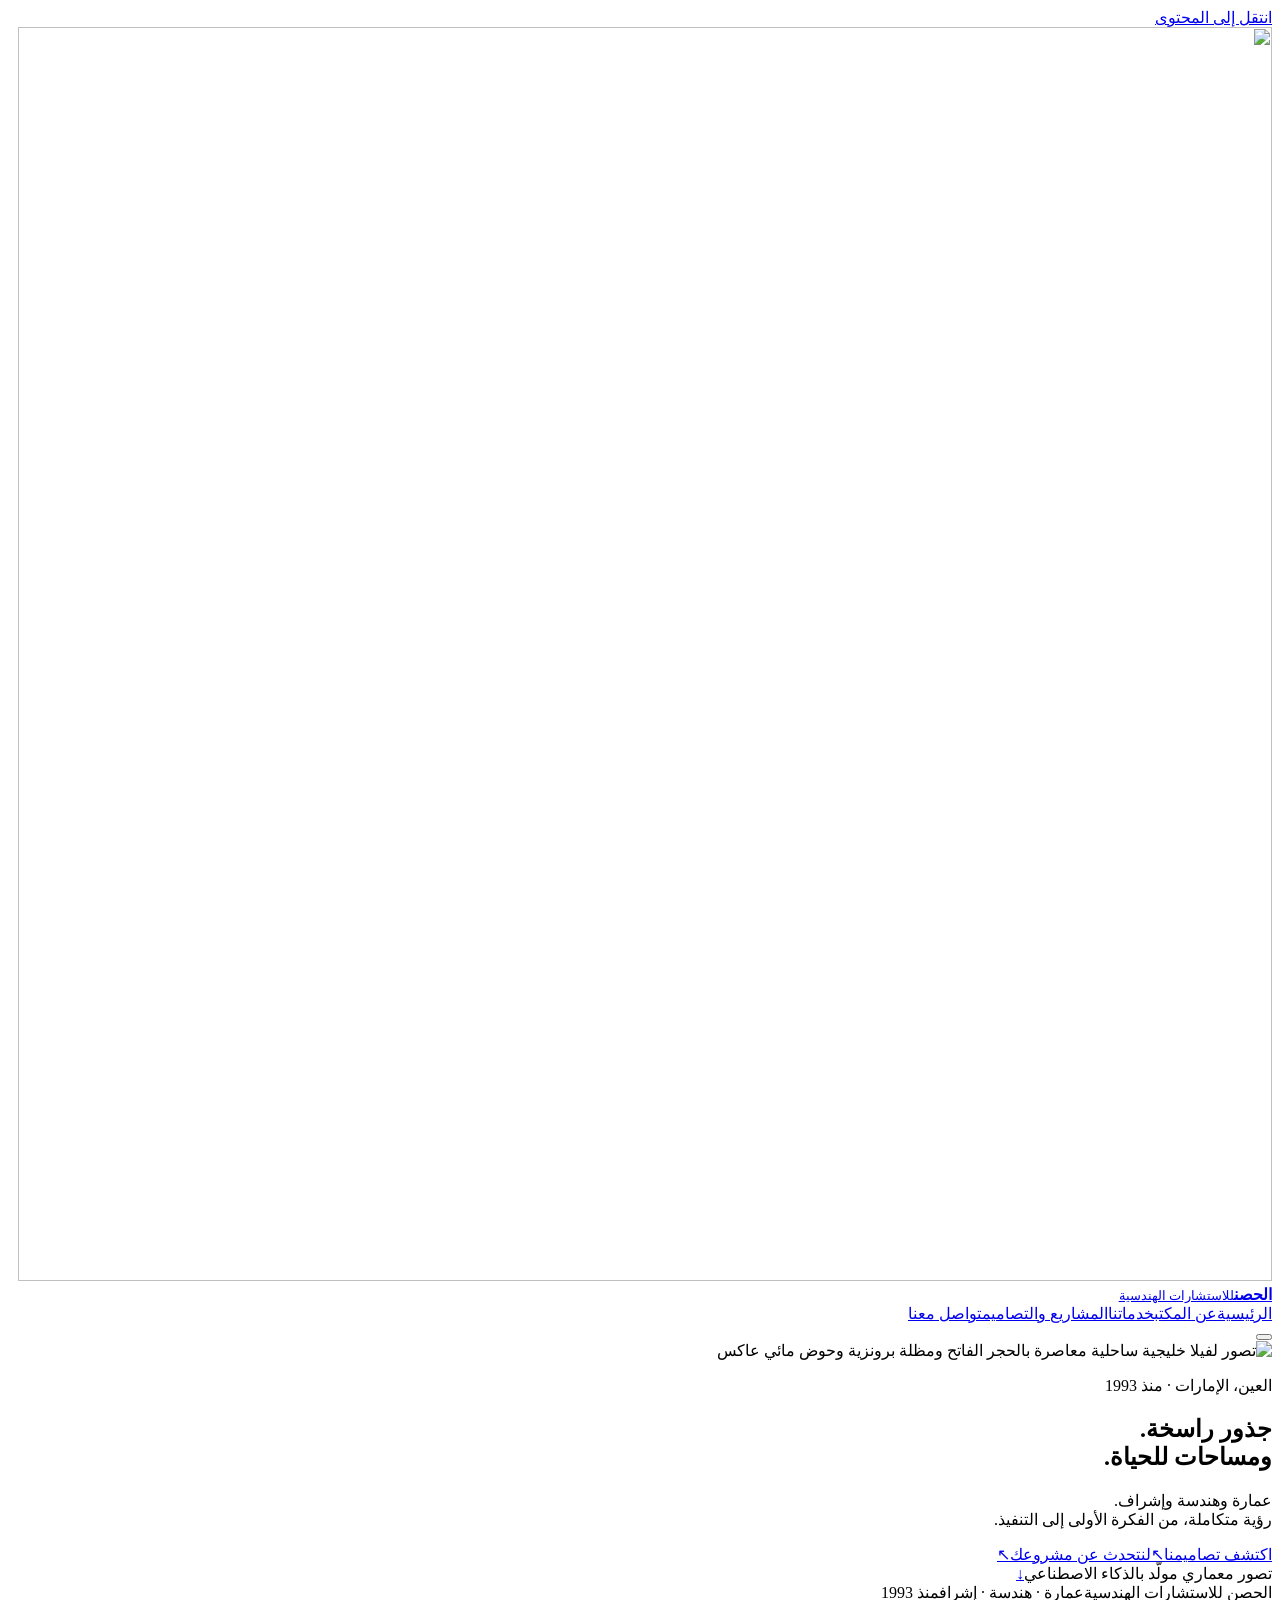
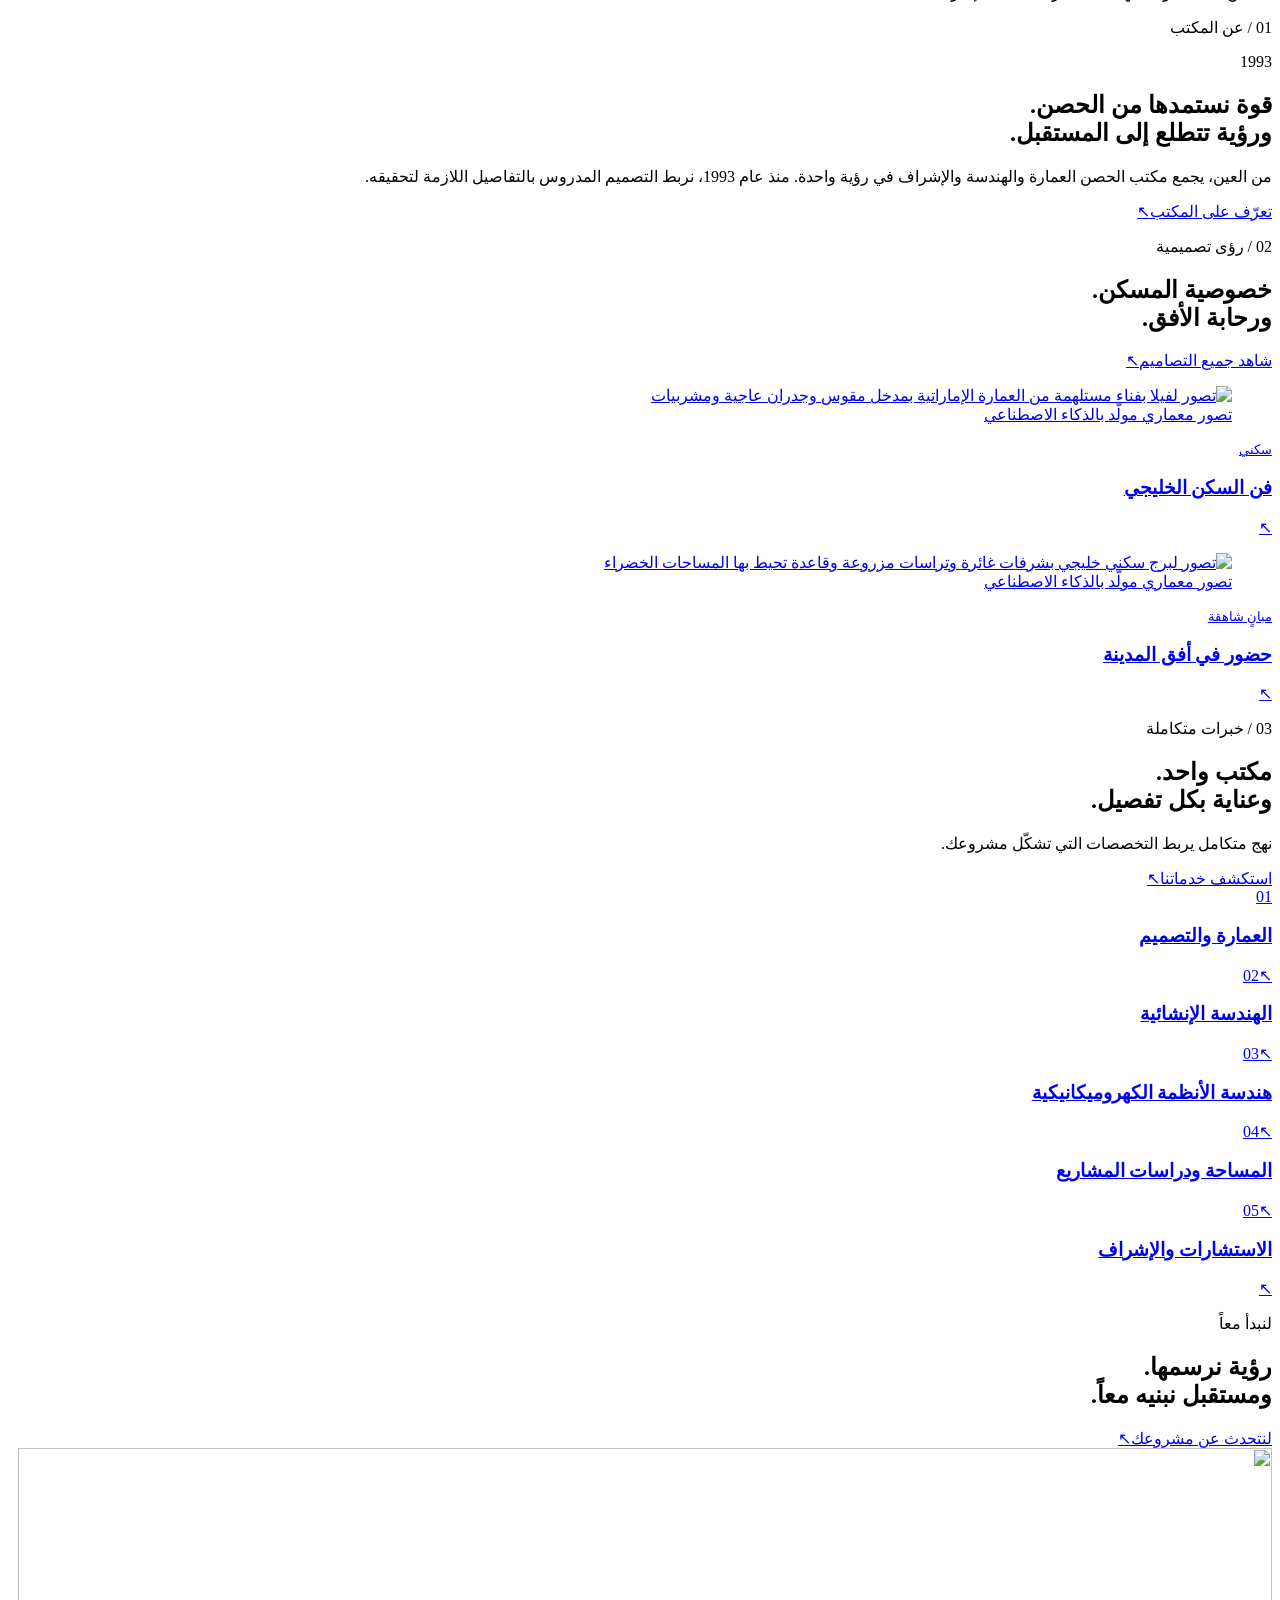
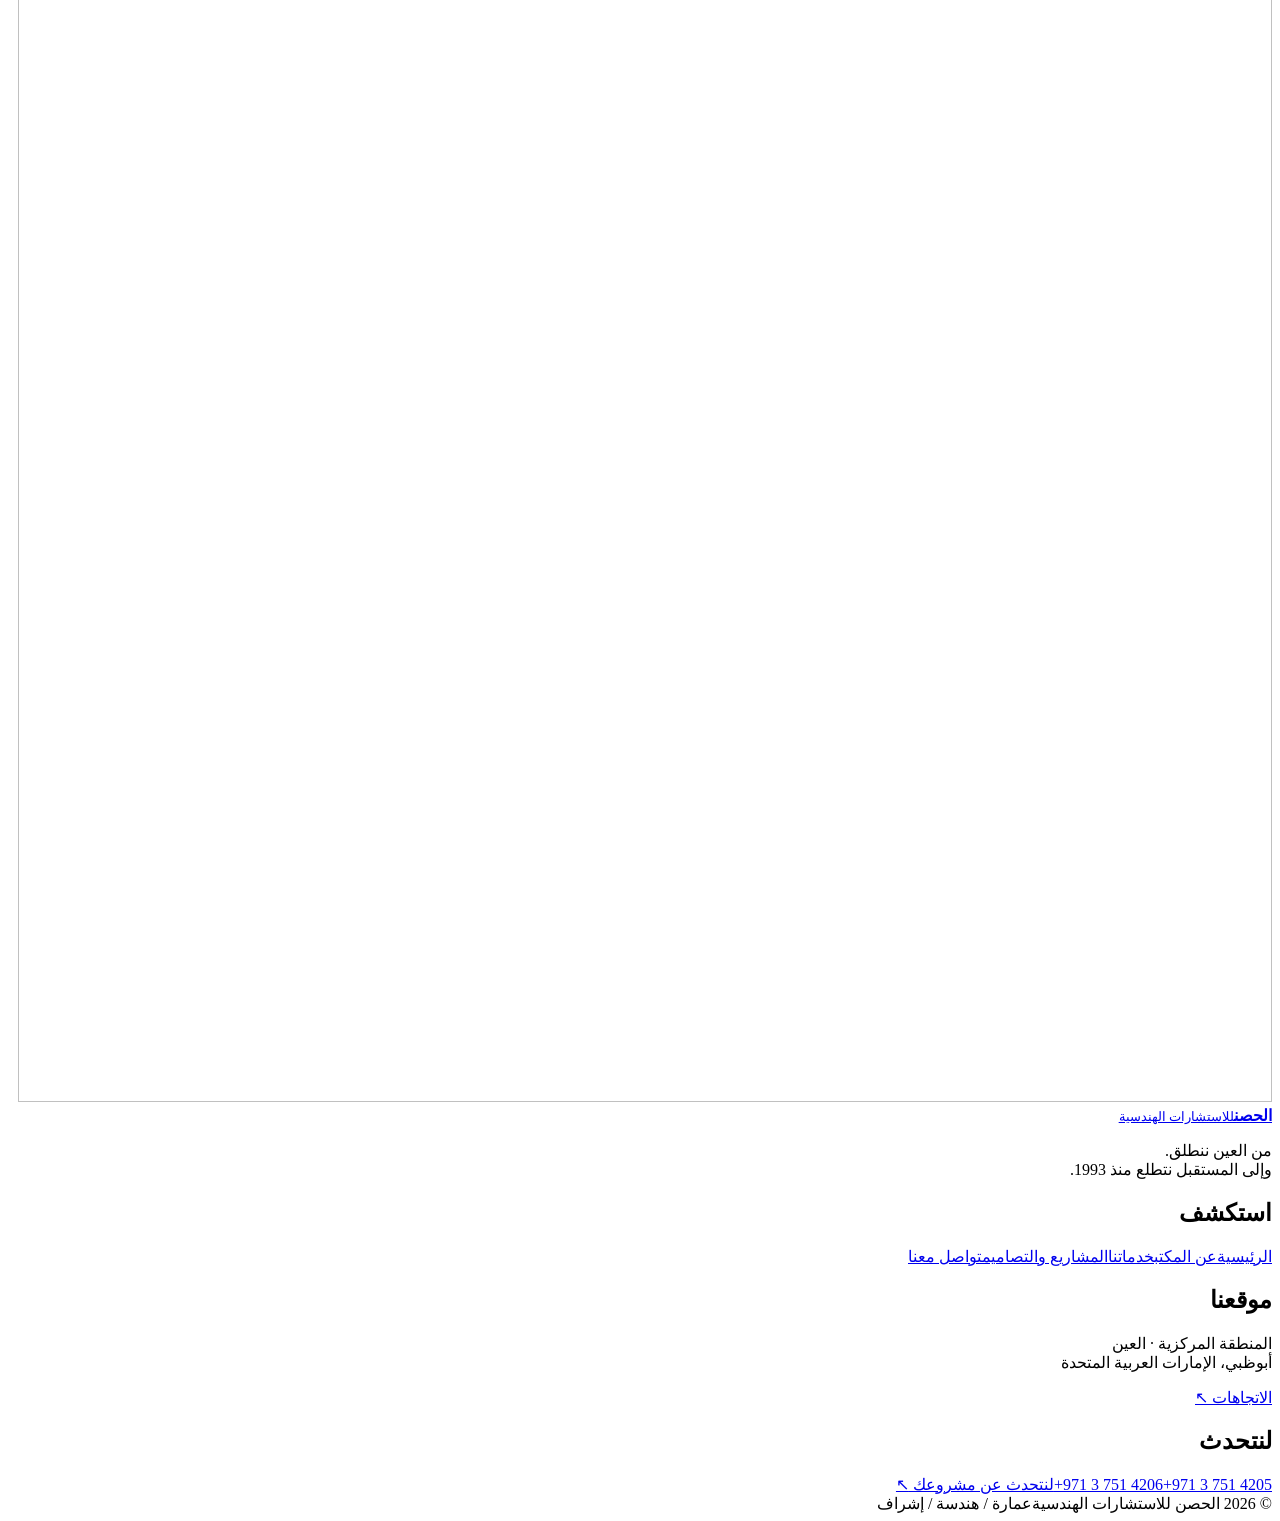
==== index.html @ 3a3fc2dd "Publish Arabic Al Hosn website pages" ====
<!doctype html><html lang="ar" dir="rtl"><head><meta charset="UTF-8"><meta name="viewport" content="width=device-width, initial-scale=1"><title>الرئيسية | الحصن للاستشارات الهندسية</title><meta name="description" content="العمارة والهندسة والإشراف في العين، الإمارات. الحصن للاستشارات الهندسية، منذ عام 1993."><meta name="theme-color" content="#542831"><link rel="canonical" href="https://originroastery1-crypto.github.io/al-hosn-engineering/"><link rel="icon" href="assets/logo-transparent.png"><link rel="preconnect" href="https://fonts.googleapis.com"><link rel="preconnect" href="https://fonts.gstatic.com" crossorigin><link rel="stylesheet" href="assets/site.css?v=c51ff1ee59ac"><link rel="stylesheet" href="assets/gallery.css"><script src="script.js" defer></script></head><body class="arabic-only" data-page="index"><a class="skip" href="#main">انتقل إلى المحتوى</a><header class="site-header"><a class="brand" href="index.html" aria-label="الحصن — الصفحة الرئيسية"><span class="brand-emblem"><img class="" src="assets/logo-transparent.png" alt="" width="1254" height="1254" loading="lazy" decoding="async"></span><span class="wordmark"><b>الحصن</b><small>للاستشارات الهندسية</small></span></a><nav class="main-nav" id="main-navigation" aria-label="القائمة الرئيسية"><a href="index.html" aria-current="page">الرئيسية</a><a href="about.html">عن المكتب</a><a href="services.html">خدماتنا</a><a href="projects.html">المشاريع والتصاميم</a><a href="contact.html">تواصل معنا</a></nav><button class="menu" type="button" aria-expanded="false" aria-controls="main-navigation" aria-label="فتح القائمة"><span></span><span></span></button></header><main id="main"><section class="home-hero" id="home"><img class="hero-image" src="assets/gcc-coastal-villa.webp" alt="تصور لفيلا خليجية ساحلية معاصرة بالحجر الفاتح ومظلة برونزية وحوض مائي عاكس" width="1024" height="688" fetchpriority="high" decoding="async"><div class="hero-shade"></div><div class="hero-content wrap"><p class="eyebrow">العين، الإمارات · منذ 1993</p><h1>جذور راسخة.<br>ومساحات للحياة.</h1><p>عمارة وهندسة وإشراف.<br>رؤية متكاملة، من الفكرة الأولى إلى التنفيذ.</p><div class="hero-actions"><a class="button light" href="projects.html">اكتشف تصاميمنا<span aria-hidden="true">↖</span></a><a class="button outline" href="contact.html">لنتحدث عن مشروعك<span aria-hidden="true">↖</span></a></div></div><span class="hero-caption">تصور معماري مولّد بالذكاء الاصطناعي</span><a class="hero-scroll" href="#practice" aria-label="اكتشف المكتب">↓</a></section>
<div class="foundation-strip wrap"><span>الحصن للاستشارات الهندسية</span><span>عمارة · هندسة · إشراف</span><span>منذ 1993</span></div>
<section class="practice wrap" id="practice"><div><p class="eyebrow">01 / عن المكتب</p><span class="large-year">1993</span></div><div><h2>قوة نستمدها من الحصن.<br>ورؤية تتطلع إلى المستقبل.</h2><p class="lead">من العين، يجمع مكتب الحصن العمارة والهندسة والإشراف في رؤية واحدة. منذ عام 1993، نربط التصميم المدروس بالتفاصيل اللازمة لتحقيقه.</p><a class="button text-button" href="about.html">تعرّف على المكتب<span aria-hidden="true">↖</span></a></div></section>
<section class="selected wrap"><div class="section-heading"><div><p class="eyebrow">02 / رؤى تصميمية</p><h2>خصوصية المسكن.<br>ورحابة الأفق.</h2></div><a class="button text-button" href="projects.html">شاهد جميع التصاميم<span aria-hidden="true">↖</span></a></div><div class="selected-grid"><a href="projects.html?gallery=villa#designs"><figure class="architecture-image "><img class="" src="assets/gcc-courtyard-villa.webp" alt="تصور لفيلا بفناء مستلهمة من العمارة الإماراتية بمدخل مقوس وجدران عاجية ومشربيات" width="1024" height="688" loading="lazy" decoding="async"><figcaption>تصور معماري مولّد بالذكاء الاصطناعي</figcaption></figure><span class="selected-label"><span><small>سكني</small><h3>فن السكن الخليجي</h3></span><span aria-hidden="true">↖</span></span></a><a href="projects.html?gallery=tower#designs"><figure class="architecture-image "><img class="" src="assets/gcc-residential-tower.webp" alt="تصور لبرج سكني خليجي بشرفات غائرة وتراسات مزروعة وقاعدة تحيط بها المساحات الخضراء" width="880" height="1168" loading="lazy" decoding="async"><figcaption>تصور معماري مولّد بالذكاء الاصطناعي</figcaption></figure><span class="selected-label"><span><small>مبانٍ شاهقة</small><h3>حضور في أفق المدينة</h3></span><span aria-hidden="true">↖</span></span></a></div></section>
<section class="expertise-preview wrap"><div><p class="eyebrow">03 / خبرات متكاملة</p><h2>مكتب واحد.<br>وعناية بكل تفصيل.</h2><p class="lead">نهج متكامل يربط التخصصات التي تشكّل مشروعك.</p><a class="button text-button" href="services.html">استكشف خدماتنا<span aria-hidden="true">↖</span></a></div><div class="expertise-links"><a href="services.html#architecture"><span>01</span><h3>العمارة والتصميم</h3><span aria-hidden="true">↖</span></a><a href="services.html#structural"><span>02</span><h3>الهندسة الإنشائية</h3><span aria-hidden="true">↖</span></a><a href="services.html#mep"><span>03</span><h3>هندسة الأنظمة الكهروميكانيكية</h3><span aria-hidden="true">↖</span></a><a href="services.html#surveying"><span>04</span><h3>المساحة ودراسات المشاريع</h3><span aria-hidden="true">↖</span></a><a href="services.html#supervision"><span>05</span><h3>الاستشارات والإشراف</h3><span aria-hidden="true">↖</span></a></div></section><section class="invitation wrap"><div><p class="eyebrow">لنبدأ معاً</p><h2>رؤية نرسمها.<br>ومستقبل نبنيه معاً.</h2></div><a class="button light" href="contact.html">لنتحدث عن مشروعك<span aria-hidden="true">↖</span></a></section></main><footer class="site-footer wrap"><div><a class="brand" href="index.html" aria-label="الحصن — الصفحة الرئيسية"><span class="brand-emblem"><img class="" src="assets/logo-transparent.png" alt="" width="1254" height="1254" loading="lazy" decoding="async"></span><span class="wordmark"><b>الحصن</b><small>للاستشارات الهندسية</small></span></a><p>من العين ننطلق.<br>وإلى المستقبل نتطلع منذ 1993.</p></div><div><h2>استكشف</h2><a href="index.html" aria-current="page">الرئيسية</a><a href="about.html">عن المكتب</a><a href="services.html">خدماتنا</a><a href="projects.html">المشاريع والتصاميم</a><a href="contact.html">تواصل معنا</a></div><div><h2>موقعنا</h2><p>المنطقة المركزية · العين<br>أبوظبي، الإمارات العربية المتحدة</p><a href="https://www.google.com/maps/search/?api=1&query=Al+Hosn+Engineering+Consultants+Zayed+Bin+Sultan+Street+Al+Ain" target="_blank" rel="noopener">الاتجاهات <span aria-hidden="true">↖</span></a></div><div><h2>لنتحدث</h2><a dir="ltr" href="tel:+97137514205">+971 3 751 4205</a><a dir="ltr" href="tel:+97137514206">+971 3 751 4206</a><a href="contact.html">لنتحدث عن مشروعك <span aria-hidden="true">↖</span></a></div><div class="footer-bottom"><span>© <span id="year">2026</span> الحصن للاستشارات الهندسية</span><span>عمارة / هندسة / إشراف</span></div></footer></body></html>
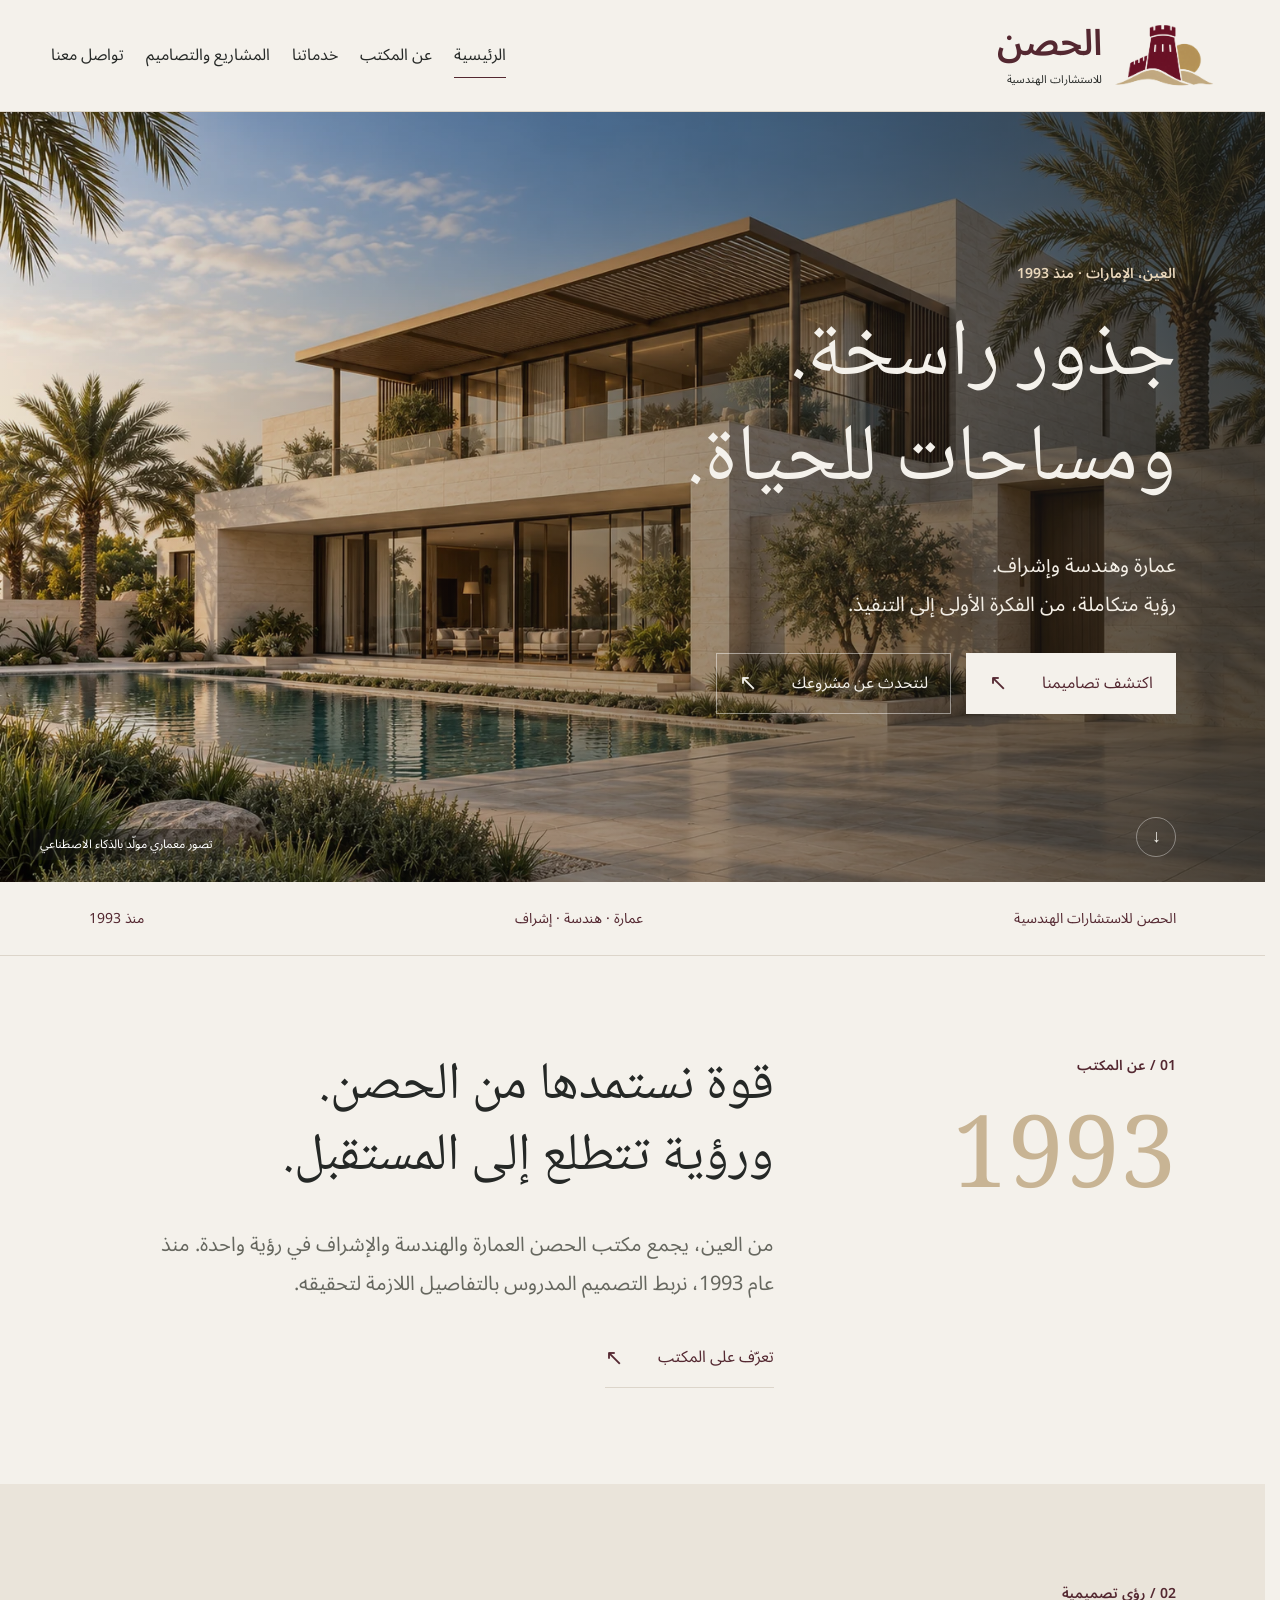
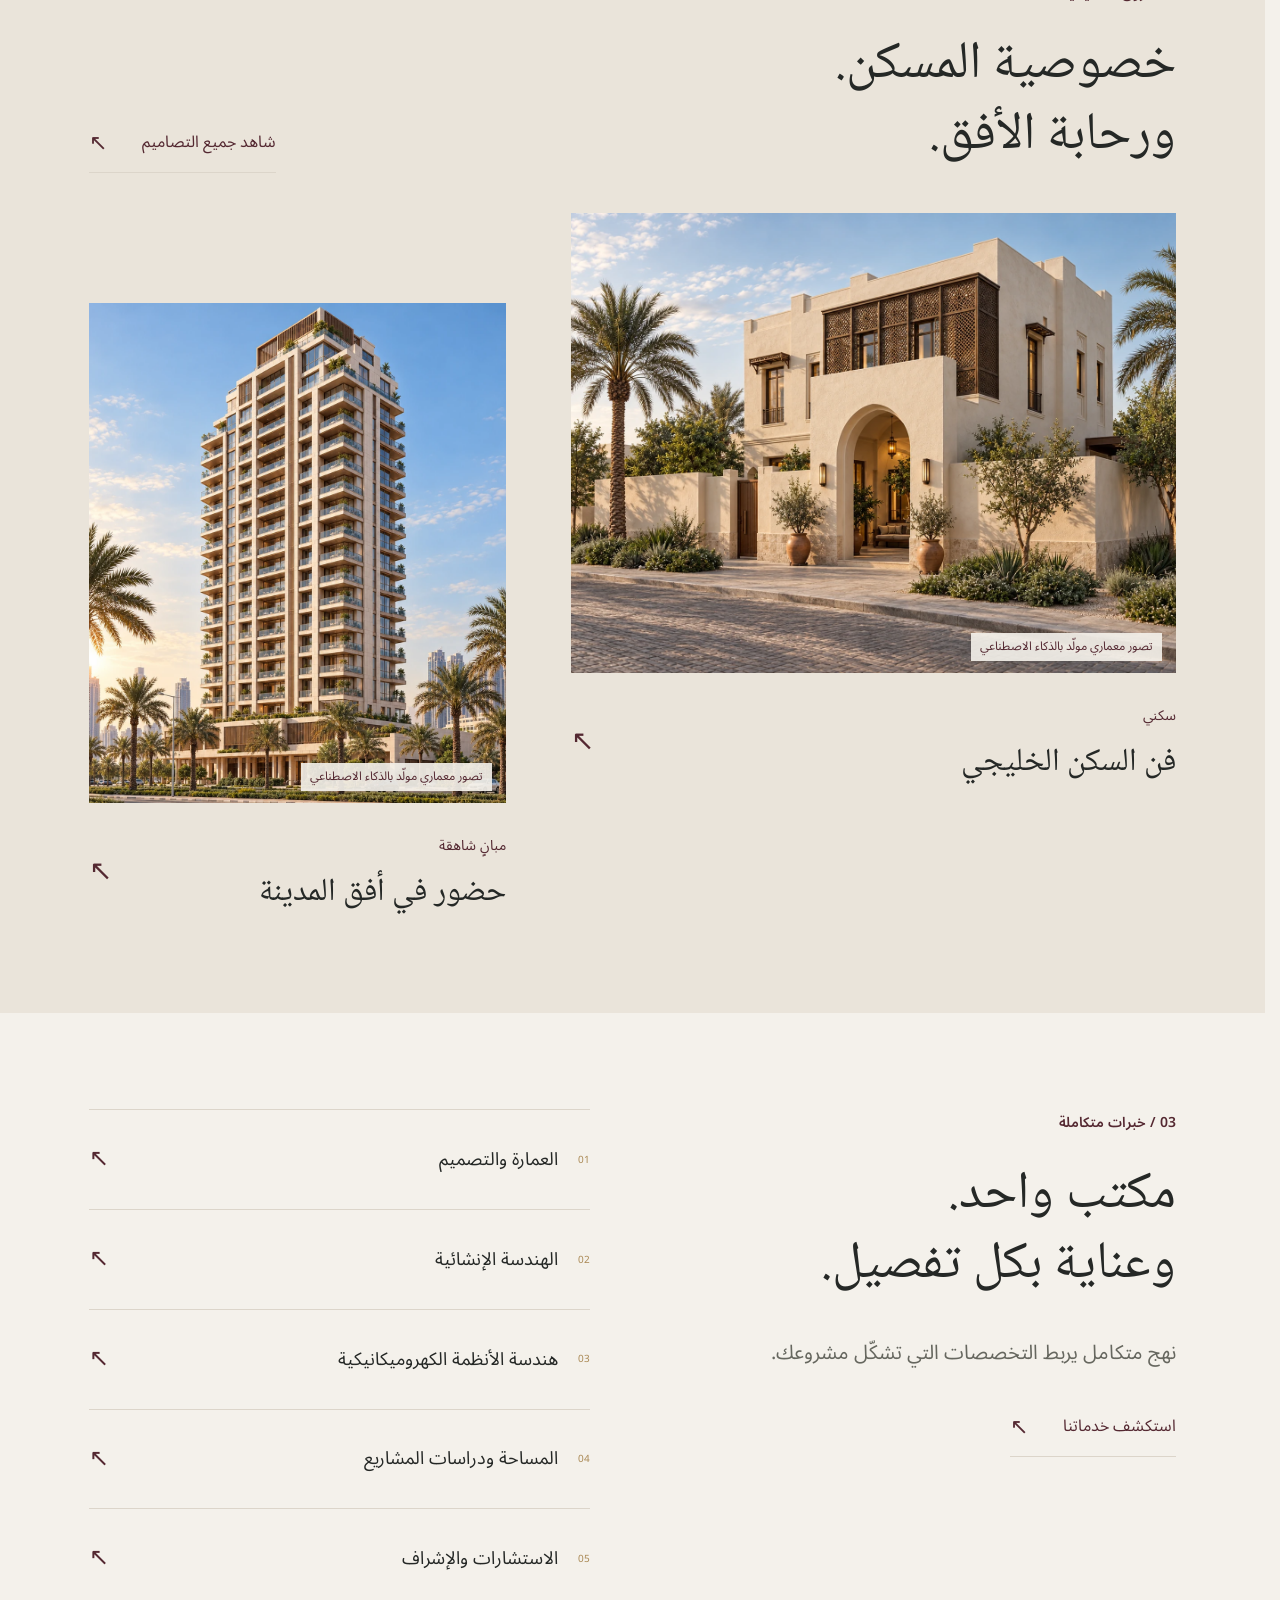
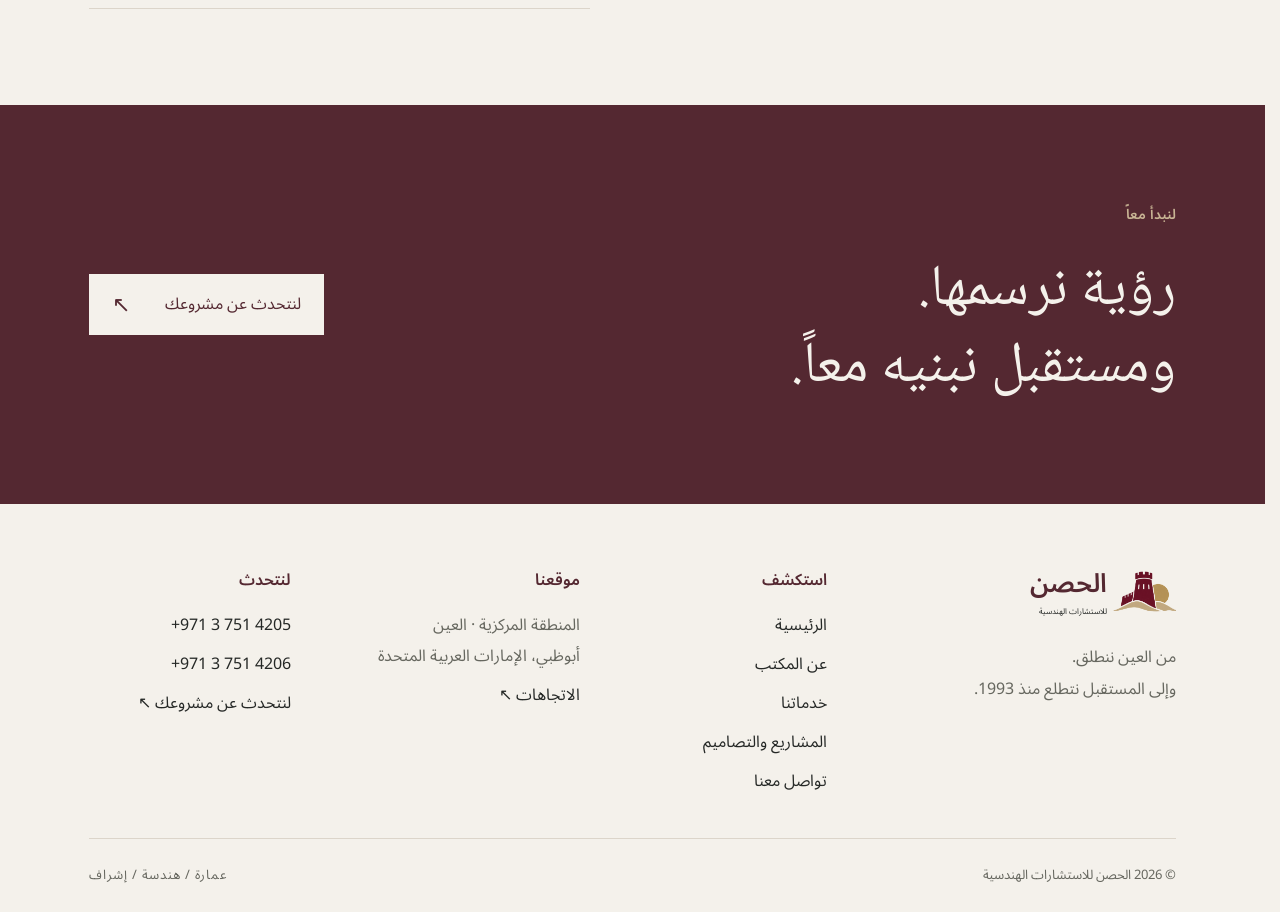
==== commit 860a455f: "Refresh building photo URLs so browsers load the polished images" ====
--- a/index.html
+++ b/index.html
@@ -1,5 +1,5 @@
 <!doctype html><html lang="ar" dir="rtl"><head><meta charset="UTF-8"><meta name="viewport" content="width=device-width, initial-scale=1"><title>الرئيسية | الحصن للاستشارات الهندسية</title><meta name="description" content="العمارة والهندسة والإشراف في العين، الإمارات. الحصن للاستشارات الهندسية، منذ عام 1993."><meta name="theme-color" content="#542831"><link rel="canonical" href="https://originroastery1-crypto.github.io/al-hosn-engineering/"><link rel="icon" href="assets/logo-transparent.png"><link rel="preconnect" href="https://fonts.googleapis.com"><link rel="preconnect" href="https://fonts.gstatic.com" crossorigin><link rel="stylesheet" href="assets/site.css?v=c51ff1ee59ac"><link rel="stylesheet" href="assets/gallery.css"><script src="script.js" defer></script></head><body class="arabic-only" data-page="index"><a class="skip" href="#main">انتقل إلى المحتوى</a><header class="site-header"><a class="brand" href="index.html" aria-label="الحصن — الصفحة الرئيسية"><span class="brand-emblem"><img class="" src="assets/logo-transparent.png" alt="" width="1254" height="1254" loading="lazy" decoding="async"></span><span class="wordmark"><b>الحصن</b><small>للاستشارات الهندسية</small></span></a><nav class="main-nav" id="main-navigation" aria-label="القائمة الرئيسية"><a href="index.html" aria-current="page">الرئيسية</a><a href="about.html">عن المكتب</a><a href="services.html">خدماتنا</a><a href="projects.html">المشاريع والتصاميم</a><a href="contact.html">تواصل معنا</a></nav><button class="menu" type="button" aria-expanded="false" aria-controls="main-navigation" aria-label="فتح القائمة"><span></span><span></span></button></header><main id="main"><section class="home-hero" id="home"><img class="hero-image" src="assets/gcc-coastal-villa.webp" alt="تصور لفيلا خليجية ساحلية معاصرة بالحجر الفاتح ومظلة برونزية وحوض مائي عاكس" width="1024" height="688" fetchpriority="high" decoding="async"><div class="hero-shade"></div><div class="hero-content wrap"><p class="eyebrow">العين، الإمارات · منذ 1993</p><h1>جذور راسخة.<br>ومساحات للحياة.</h1><p>عمارة وهندسة وإشراف.<br>رؤية متكاملة، من الفكرة الأولى إلى التنفيذ.</p><div class="hero-actions"><a class="button light" href="projects.html">اكتشف تصاميمنا<span aria-hidden="true">↖</span></a><a class="button outline" href="contact.html">لنتحدث عن مشروعك<span aria-hidden="true">↖</span></a></div></div><span class="hero-caption">تصور معماري مولّد بالذكاء الاصطناعي</span><a class="hero-scroll" href="#practice" aria-label="اكتشف المكتب">↓</a></section>
 <div class="foundation-strip wrap"><span>الحصن للاستشارات الهندسية</span><span>عمارة · هندسة · إشراف</span><span>منذ 1993</span></div>
 <section class="practice wrap" id="practice"><div><p class="eyebrow">01 / عن المكتب</p><span class="large-year">1993</span></div><div><h2>قوة نستمدها من الحصن.<br>ورؤية تتطلع إلى المستقبل.</h2><p class="lead">من العين، يجمع مكتب الحصن العمارة والهندسة والإشراف في رؤية واحدة. منذ عام 1993، نربط التصميم المدروس بالتفاصيل اللازمة لتحقيقه.</p><a class="button text-button" href="about.html">تعرّف على المكتب<span aria-hidden="true">↖</span></a></div></section>
-<section class="selected wrap"><div class="section-heading"><div><p class="eyebrow">02 / رؤى تصميمية</p><h2>خصوصية المسكن.<br>ورحابة الأفق.</h2></div><a class="button text-button" href="projects.html">شاهد جميع التصاميم<span aria-hidden="true">↖</span></a></div><div class="selected-grid"><a href="projects.html?gallery=villa#designs"><figure class="architecture-image "><img class="" src="assets/gcc-courtyard-villa.webp" alt="تصور لفيلا بفناء مستلهمة من العمارة الإماراتية بمدخل مقوس وجدران عاجية ومشربيات" width="1024" height="688" loading="lazy" decoding="async"><figcaption>تصور معماري مولّد بالذكاء الاصطناعي</figcaption></figure><span class="selected-label"><span><small>سكني</small><h3>فن السكن الخليجي</h3></span><span aria-hidden="true">↖</span></span></a><a href="projects.html?gallery=tower#designs"><figure class="architecture-image "><img class="" src="assets/gcc-residential-tower.webp" alt="تصور لبرج سكني خليجي بشرفات غائرة وتراسات مزروعة وقاعدة تحيط بها المساحات الخضراء" width="880" height="1168" loading="lazy" decoding="async"><figcaption>تصور معماري مولّد بالذكاء الاصطناعي</figcaption></figure><span class="selected-label"><span><small>مبانٍ شاهقة</small><h3>حضور في أفق المدينة</h3></span><span aria-hidden="true">↖</span></span></a></div></section>
+<section class="selected wrap"><div class="section-heading"><div><p class="eyebrow">02 / رؤى تصميمية</p><h2>خصوصية المسكن.<br>ورحابة الأفق.</h2></div><a class="button text-button" href="projects.html">شاهد جميع التصاميم<span aria-hidden="true">↖</span></a></div><div class="selected-grid"><a href="projects.html?gallery=villa#designs"><figure class="architecture-image "><img class="" src="assets/gcc-courtyard-villa.webp" alt="تصور لفيلا بفناء مستلهمة من العمارة الإماراتية بمدخل مقوس وجدران عاجية ومشربيات" width="1024" height="688" loading="lazy" decoding="async"><figcaption>تصور معماري مولّد بالذكاء الاصطناعي</figcaption></figure><span class="selected-label"><span><small>سكني</small><h3>فن السكن الخليجي</h3></span><span aria-hidden="true">↖</span></span></a><a href="projects.html?gallery=tower#designs"><figure class="architecture-image "><img class="" src="assets/gcc-residential-tower.webp?v=38f0af67e2e7" alt="تصور لبرج سكني خليجي بشرفات غائرة وتراسات مزروعة وقاعدة تحيط بها المساحات الخضراء" width="880" height="1168" loading="lazy" decoding="async"><figcaption>تصور معماري مولّد بالذكاء الاصطناعي</figcaption></figure><span class="selected-label"><span><small>مبانٍ شاهقة</small><h3>حضور في أفق المدينة</h3></span><span aria-hidden="true">↖</span></span></a></div></section>
 <section class="expertise-preview wrap"><div><p class="eyebrow">03 / خبرات متكاملة</p><h2>مكتب واحد.<br>وعناية بكل تفصيل.</h2><p class="lead">نهج متكامل يربط التخصصات التي تشكّل مشروعك.</p><a class="button text-button" href="services.html">استكشف خدماتنا<span aria-hidden="true">↖</span></a></div><div class="expertise-links"><a href="services.html#architecture"><span>01</span><h3>العمارة والتصميم</h3><span aria-hidden="true">↖</span></a><a href="services.html#structural"><span>02</span><h3>الهندسة الإنشائية</h3><span aria-hidden="true">↖</span></a><a href="services.html#mep"><span>03</span><h3>هندسة الأنظمة الكهروميكانيكية</h3><span aria-hidden="true">↖</span></a><a href="services.html#surveying"><span>04</span><h3>المساحة ودراسات المشاريع</h3><span aria-hidden="true">↖</span></a><a href="services.html#supervision"><span>05</span><h3>الاستشارات والإشراف</h3><span aria-hidden="true">↖</span></a></div></section><section class="invitation wrap"><div><p class="eyebrow">لنبدأ معاً</p><h2>رؤية نرسمها.<br>ومستقبل نبنيه معاً.</h2></div><a class="button light" href="contact.html">لنتحدث عن مشروعك<span aria-hidden="true">↖</span></a></section></main><footer class="site-footer wrap"><div><a class="brand" href="index.html" aria-label="الحصن — الصفحة الرئيسية"><span class="brand-emblem"><img class="" src="assets/logo-transparent.png" alt="" width="1254" height="1254" loading="lazy" decoding="async"></span><span class="wordmark"><b>الحصن</b><small>للاستشارات الهندسية</small></span></a><p>من العين ننطلق.<br>وإلى المستقبل نتطلع منذ 1993.</p></div><div><h2>استكشف</h2><a href="index.html" aria-current="page">الرئيسية</a><a href="about.html">عن المكتب</a><a href="services.html">خدماتنا</a><a href="projects.html">المشاريع والتصاميم</a><a href="contact.html">تواصل معنا</a></div><div><h2>موقعنا</h2><p>المنطقة المركزية · العين<br>أبوظبي، الإمارات العربية المتحدة</p><a href="https://www.google.com/maps/search/?api=1&query=Al+Hosn+Engineering+Consultants+Zayed+Bin+Sultan+Street+Al+Ain" target="_blank" rel="noopener">الاتجاهات <span aria-hidden="true">↖</span></a></div><div><h2>لنتحدث</h2><a dir="ltr" href="tel:+97137514205">+971 3 751 4205</a><a dir="ltr" href="tel:+97137514206">+971 3 751 4206</a><a href="contact.html">لنتحدث عن مشروعك <span aria-hidden="true">↖</span></a></div><div class="footer-bottom"><span>© <span id="year">2026</span> الحصن للاستشارات الهندسية</span><span>عمارة / هندسة / إشراف</span></div></footer></body></html>
--- a/assets/site.css
+++ b/assets/site.css
@@ -0,0 +1,112 @@
+@import url('https://fonts.googleapis.com/css2?family=Cormorant+Garamond:wght@400;500;600&family=DM+Sans:wght@400;500;600;700&family=Noto+Naskh+Arabic:wght@400;500;600&family=Noto+Sans+Arabic:wght@400;500;600;700&display=swap');
+:root{--burgundy:#542831;--ivory:#f4f1eb;--sand:#c8b494;--sun:#aa8955;--ink:#252826;--muted:#66675f;--line:#dcd5ca;--display:'Cormorant Garamond',Georgia,serif;--body:'DM Sans',sans-serif}
+*{box-sizing:border-box}html{scroll-behavior:smooth;scroll-padding-top:125px}body{margin:0;background:var(--ivory);color:var(--ink);font:400 15px/1.8 var(--body);-webkit-font-smoothing:antialiased}html[dir=rtl]{--display:'Noto Naskh Arabic',serif;--body:'Noto Sans Arabic',sans-serif}a{color:inherit;text-decoration:none}button{font:inherit}a,button{-webkit-tap-highlight-color:transparent}a:focus-visible,button:focus-visible,summary:focus-visible{outline:3px solid var(--sun);outline-offset:5px}img{max-width:100%}figure,p,h1,h2,h3{margin:0}button,a,summary{touch-action:manipulation}button{cursor:pointer}h1,h2,h3{font-weight:400}h1,h2{font-family:var(--display);line-height:1.05;letter-spacing:-1.7px}h1{font-size:clamp(58px,6.5vw,100px)}h2{font-size:clamp(40px,4.1vw,64px)}h3{font-size:23px;line-height:1.4}em{font-weight:400;color:var(--burgundy)}.wrap{padding-inline:7%;max-width:1800px;margin-inline:auto}.eyebrow{font-size:10px;font-weight:600;letter-spacing:2.1px;text-transform:uppercase;color:var(--burgundy);margin-bottom:25px}.lead{font-size:16px;line-height:1.95;color:var(--muted);max-width:620px}.button{display:inline-flex;justify-content:space-between;align-items:center;gap:35px;min-height:50px;padding:14px 22px;font-size:12px;background:var(--burgundy);color:var(--ivory);border:1px solid transparent;transition:background .2s,transform .2s}.button>span{font-size:22px;line-height:1}.button:hover{background:#693541;transform:translateY(-2px)}.button.light{background:var(--ivory);color:var(--burgundy)}.button.light:hover{background:#e8e0d3}.button.outline{border-color:#ffffff75;background:transparent}.button.outline:hover{background:#ffffff15}.button.text-button{background:transparent;border:0;border-bottom:1px solid var(--line);color:var(--burgundy);padding-inline:0}.button.text-button:hover{border-color:var(--burgundy);transform:none}.skip{position:fixed;inset-block-start:-100px;inset-inline-start:15px;z-index:99;background:var(--burgundy);color:white;padding:12px}.skip:focus{inset-block-start:10px}
+.site-header{height:112px;display:flex;align-items:center;gap:32px;padding:0 4%;position:relative;z-index:20;background:var(--ivory);border-bottom:1px solid var(--line)}.brand{display:inline-flex;align-items:center;gap:12px;flex-shrink:0}.brand-emblem{position:relative;display:block;width:100px;height:64px;overflow:hidden;flex-shrink:0}.brand-emblem img{position:absolute;width:124px;height:124px;max-width:none;left:-13px;top:-18px}.wordmark b{display:block;font-size:27px;letter-spacing:3px;line-height:1.25;color:var(--burgundy);font-weight:600}.wordmark small{display:block;font-size:8px;letter-spacing:1.55px;line-height:1.5;margin-top:5px}.main-nav{margin-inline-start:auto;display:flex;gap:26px;align-items:center;font-size:12px}.main-nav a{padding:12px 0;position:relative;white-space:nowrap}.main-nav a::after{content:'';position:absolute;bottom:5px;inset-inline-start:0;width:0;height:1px;background:var(--burgundy);transition:width .2s}.main-nav a:hover::after,.main-nav a[aria-current=page]::after{width:100%}.language-switch{font-family:'Noto Sans Arabic',sans-serif;color:var(--burgundy);font-size:12px;border-inline-start:1px solid var(--line);padding:10px 0 10px 22px;min-height:44px}.menu{display:none;border:0;background:none;width:44px;height:44px;padding:10px;color:var(--burgundy)}.menu span{display:block;height:1px;background:currentColor;width:24px;margin:7px 0;transition:transform .2s}.menu[aria-expanded=true] span:first-child{transform:translateY(4px) rotate(45deg)}.menu[aria-expanded=true] span:last-child{transform:translateY(-4px) rotate(-45deg)}
+.home-hero{position:relative;min-height:min(770px,calc(100svh - 112px));display:flex;align-items:center;background:var(--sand);color:var(--ivory);isolation:isolate}.hero-image{position:absolute;width:100%;height:100%;object-fit:cover;object-position:center 58%;inset:0;z-index:-3}.hero-shade{position:absolute;inset:0;z-index:-2;background:linear-gradient(90deg,rgba(23,24,21,.75),rgba(23,24,21,.38) 48%,rgba(23,24,21,.08))}.hero-content{width:100%;padding-block:90px 110px}.hero-content .eyebrow{color:#ead8bc;margin-bottom:35px}.hero-content h1{font-size:clamp(65px,7.2vw,112px);line-height:.98;letter-spacing:-1.6px;max-width:900px}.hero-content>p:not(.eyebrow){margin-top:30px;font-size:14px;line-height:1.85;color:#f3eee5}.hero-actions{display:flex;flex-wrap:wrap;gap:15px;margin-top:35px}.hero-caption{position:absolute;inset-inline-end:30px;bottom:22px;font-size:9px;background:#1a1a1860;padding:4px 10px;color:#fff}.hero-scroll{position:absolute;bottom:25px;inset-inline-start:7%;height:40px;width:40px;display:grid;place-items:center;border:1px solid #ffffff60;border-radius:50%}.foundation-strip{padding-block:23px;display:flex;justify-content:space-between;gap:20px;border-bottom:1px solid var(--line);font-size:9px;letter-spacing:1.25px;color:var(--burgundy)}.practice{padding-block:110px;display:grid;grid-template-columns:1fr 2fr;gap:60px}.large-year{display:block;font-family:var(--display);font-size:100px;line-height:1;color:var(--sand);margin-top:35px}.practice .lead{margin-top:30px}.practice .button{margin-top:24px}.selected{padding-block:85px 110px;background:#eae4da}.section-heading{display:flex;justify-content:space-between;align-items:flex-end;gap:35px;margin-bottom:50px}.selected-grid{display:grid;grid-template-columns:1.45fr 1fr;gap:6%;align-items:start}.selected-grid>a:nth-child(2){padding-top:90px}.architecture-image{position:relative;overflow:hidden;background:var(--sand)}.architecture-image img{display:block;width:100%;height:100%;object-fit:cover;transition:transform .6s}.architecture-image figcaption{position:absolute;bottom:12px;inset-inline-start:14px;background:#f4f1ebe8;color:var(--burgundy);padding:4px 9px;font-size:8px;line-height:1.7;max-width:calc(100% - 28px)}a:hover .architecture-image img{transform:scale(1.025)}.selected-grid .architecture-image{height:460px}.selected-grid>a:nth-child(2) .architecture-image{height:500px}.selected-label{display:flex;align-items:center;justify-content:space-between;gap:20px;padding-top:22px}.selected-label small{font-size:9px;letter-spacing:1.5px;color:var(--burgundy)}.selected-label h3{font:400 32px/1.25 var(--display);margin-top:7px}.selected-label>span:last-child{font-size:28px;color:var(--burgundy)}.expertise-preview{padding-block:110px;display:grid;grid-template-columns:1fr 1.1fr;gap:12%}.expertise-preview .lead{margin-top:25px}.expertise-preview .button{margin-top:22px}.expertise-links{border-top:1px solid var(--line)}.expertise-links a{display:flex;align-items:center;gap:20px;padding:26px 0;border-bottom:1px solid var(--line)}.expertise-links a>span:first-child{color:var(--sun);font-size:10px}.expertise-links a>span:last-child{margin-inline-start:auto;color:var(--burgundy);font-size:24px}.expertise-links h3{font-size:18px}.expertise-links a:hover h3{color:var(--burgundy)}.invitation{padding-block:75px;background:var(--burgundy);color:var(--ivory);display:flex;align-items:center;justify-content:space-between;gap:35px}.invitation .eyebrow{color:var(--sand)}.invitation h2{font-size:clamp(44px,4.5vw,68px)}
+.page-intro{padding-block:85px 65px}.page-intro h1{max-width:1100px}.page-intro .lead{margin-top:30px}.about-story{padding-block:20px 100px;display:grid;grid-template-columns:1fr 1.35fr;gap:10%;align-items:center}.identity-panel{background:#eae4da;aspect-ratio:1;display:flex;align-items:center;justify-content:center;flex-direction:column;padding:25px}.identity-panel img{width:100%;max-width:390px}.identity-panel>span{font-size:9px;letter-spacing:1.5px;color:var(--burgundy)}.about-story h2{font-size:48px}.about-story p:not(.eyebrow){margin-top:22px;color:var(--muted);font-size:14px;line-height:1.95}.values{padding-block:70px 90px;border-top:1px solid var(--line)}.values-grid{display:grid;grid-template-columns:repeat(3,1fr);gap:7%}.values-grid span{font-family:var(--display);font-size:46px;color:var(--sun)}.values-grid h3{font-size:20px;margin:12px 0}.values-grid p{font-size:14px;color:var(--muted)}.image-band .architecture-image{height:520px}.image-band img{object-position:center 55%}
+.service-jump{display:flex;flex-wrap:wrap;gap:12px;padding-bottom:50px}.service-jump a{border:1px solid var(--line);padding:10px 14px;font-size:11px;min-height:44px}.service-jump a:hover{background:var(--burgundy);color:var(--ivory)}.service-collection{padding-bottom:80px}.service-detail{display:grid;grid-template-columns:1fr 1fr;gap:12%;padding-block:52px;border-top:1px solid var(--line);scroll-margin-top:20px}.service-number{display:block;font:400 48px/1 var(--display);color:var(--sun);margin-bottom:20px}.service-detail h2{font-size:42px;line-height:1.15}.service-detail h3{font-size:19px;margin-bottom:20px}.service-detail p{color:var(--muted);font-size:14px;line-height:1.95}.service-detail ul,.brief ul{padding-inline-start:20px;color:var(--burgundy);font-size:12px;line-height:2.2;margin-top:20px}.process{background:#eae4da;padding-block:85px}.steps{display:grid;grid-template-columns:repeat(3,1fr);gap:6%;margin-top:50px}.steps article{border-top:1px solid #c6baaa;padding-top:24px}.step-number{font:400 55px/1 var(--display);color:var(--sun)}.steps .eyebrow{margin-top:18px;margin-bottom:14px}.steps h3{font-size:20px;margin-bottom:15px}.steps article>p:last-child{font-size:13px;color:var(--muted);line-height:1.95}
+.concept-intro{display:flex;gap:45px;align-items:start;padding-block:20px 35px;border-top:1px solid var(--line)}.concept-intro>span{font-size:10px;letter-spacing:1px;color:var(--burgundy);white-space:nowrap;padding-top:5px}.concept-intro p{font-size:12px;color:var(--muted);max-width:620px}.designs{padding-block:15px 100px}.design-grid{display:grid;grid-template-columns:1.2fr 1fr;gap:70px 6%;align-items:start}.design-card{margin:0;min-width:0}.design-card:nth-child(even){padding-top:70px}.design-card>a{display:block;position:relative;background:var(--sand);overflow:hidden}.design-card img{display:block;width:100%;height:auto;transition:transform .5s}.design-card>a:hover img{transform:scale(1.025)}.image-open{position:absolute;bottom:15px;inset-inline-end:15px;width:42px;height:42px;display:grid;place-items:center;background:var(--ivory);color:var(--burgundy);font-size:25px}.design-card figcaption{padding-top:22px}.design-type{font-size:9px;letter-spacing:1.3px;color:var(--burgundy)}.design-card h3{font:400 34px/1.2 var(--display);margin-block:10px 14px}.design-card p{font-size:13px;line-height:1.95;color:var(--muted);max-width:440px}.view-concept{display:inline-flex;gap:25px;align-items:center;font-size:11px;border-bottom:1px solid var(--line);padding-bottom:7px;margin-top:20px;color:var(--burgundy)}.view-concept>span{font-size:20px}.design-note{margin-top:55px;max-width:650px;font-size:11px;color:var(--muted)}.design-viewer h2{font-family:var(--body)}.swipe-hint{font-size:10px;color:var(--muted);margin-top:15px;text-align:center}
+.contact-grid{display:grid;grid-template-columns:1fr 1fr;gap:8%;padding-block:10px 90px}.contact-card{background:var(--burgundy);color:var(--ivory);padding:45px;align-self:start}.contact-card .eyebrow{color:var(--sand)}.phone-main{display:block;font-size:clamp(24px,3vw,43px);line-height:1.5;white-space:nowrap;text-align:start}.phone-second{display:block;font-size:19px;margin-top:10px;text-align:start}.contact-card>p:not(.eyebrow){font-size:13px;max-width:360px;margin-top:25px;color:#eee3d9}.contact-card .button{margin-top:30px}.visit-card{padding-top:15px}.visit-card h2{font-size:42px}.visit-card address{font-style:normal;font-size:14px;color:var(--muted);margin-block:30px 15px;line-height:2}.brief{display:grid;grid-template-columns:1fr 1fr;gap:8%;border-top:1px solid var(--line);padding-block:70px}.contact-image{padding-bottom:90px}.contact-image .architecture-image{height:400px}
+.site-footer{display:grid;grid-template-columns:1.4fr .9fr 1.1fr 1fr;gap:6%;padding-block:65px 25px}.site-footer .brand{gap:5px}.site-footer .brand-emblem{width:64px;height:43px}.site-footer .brand-emblem img{width:82px;height:82px;left:-9px;top:-12px}.site-footer .wordmark b{font-size:20px}.site-footer .wordmark small{font-size:6px;letter-spacing:1px}.site-footer>div>p{font-size:12px;color:var(--muted);line-height:1.95;margin-top:20px}.site-footer h2{font:600 10px/1.5 var(--body);letter-spacing:1.7px;color:var(--burgundy);margin:12px 0 25px}.site-footer>div>a:not(.brand){display:block;font-size:12px;line-height:1.8;margin-block:8px;width:fit-content;min-height:30px}.site-footer a:hover{color:var(--burgundy)}.site-footer>div>a[dir=ltr]{font-size:13px}.footer-bottom{grid-column:1/-1;border-top:1px solid var(--line);margin-top:25px;padding-top:20px;display:flex;justify-content:space-between;gap:20px;font-size:9px;color:var(--muted)}.footer-bottom>span:last-child{font-size:8px;letter-spacing:1px}
+html[dir=rtl] h1,html[dir=rtl] h2{letter-spacing:0;line-height:1.35}html[dir=rtl] .eyebrow,html[dir=rtl] small,html[dir=rtl] .design-type,html[dir=rtl] .foundation-strip,html[dir=rtl] .concept-intro>span{letter-spacing:0}html[dir=rtl] .wordmark b{font-size:36px;letter-spacing:0;font-weight:600}html[dir=rtl] .wordmark small{font-size:11px;letter-spacing:0}html[dir=rtl] .main-nav{font-size:12px;gap:23px}html[dir=rtl] .language-switch{padding:10px 22px 10px 0}html[dir=rtl] .hero-shade{background:linear-gradient(270deg,rgba(23,24,21,.77),rgba(23,24,21,.38) 48%,rgba(23,24,21,.08))}html[dir=rtl] .hero-content h1{font-size:clamp(60px,6.3vw,96px);line-height:1.3}html[dir=rtl] .hero-content .eyebrow{margin-bottom:18px}html[dir=rtl] .hero-content>p:not(.eyebrow){margin-top:18px}html[dir=rtl] .hero-actions{margin-top:28px}html[dir=rtl] .selected-label h3,html[dir=rtl] .design-card h3{line-height:1.5}html[dir=rtl] .site-footer .wordmark b{font-size:26px}html[dir=rtl] .site-footer .wordmark small{font-size:8px}html[dir=rtl] .site-footer h2{letter-spacing:0}
+@media(min-width:1800px){.site-header{padding-inline:max(4%,calc((100% - 1660px)/2))}}@media(max-width:1150px){.site-header{gap:20px}.main-nav{gap:16px;font-size:11px}.brand-emblem{width:85px}.wordmark b{font-size:24px}.wordmark small{font-size:7px}.language-switch{padding-inline-start:14px}.site-footer{column-gap:4%}.selected-grid .architecture-image{height:370px}.selected-grid>a:nth-child(2) .architecture-image{height:440px}html[dir=rtl] .main-nav{gap:14px;font-size:11px}}
+@media(max-width:1000px){.site-header{height:96px;padding-inline:5%;gap:16px}.main-nav{display:none;position:absolute;inset-inline:0;top:100%;margin:0;padding:20px 7% 30px;background:var(--ivory);border-bottom:1px solid var(--line);box-shadow:0 15px 20px #2528260a}.main-nav.open{display:flex;flex-direction:column;align-items:stretch;gap:0;font-size:15px}.main-nav a{padding-block:12px;min-height:48px}.main-nav a::after{display:none}.main-nav a[aria-current=page]{color:var(--burgundy);font-weight:700}.language-switch{margin-inline-start:auto}.menu{display:block}.home-hero{min-height:650px}.hero-content h1{font-size:80px}.practice{gap:35px;grid-template-columns:1fr 2fr}.expertise-preview{gap:7%}.site-footer{grid-template-columns:1.2fr 1fr;gap:35px 8%}.about-story{gap:6%}.about-story h2{font-size:40px}.contact-card{padding:30px}html[dir=rtl] .main-nav.open{font-size:14px;gap:0}}
+@media(max-width:700px){html{scroll-padding-top:25px}.wrap{padding-inline:6%}.site-header{height:94px;gap:10px;padding-inline:5%}.brand{gap:8px}.brand-emblem{width:72px;height:46px}.brand-emblem img{width:88px;height:88px;left:-9px;top:-13px}.wordmark b{font-size:20px;letter-spacing:2px}.wordmark small{font-size:6px;letter-spacing:1px}.language-switch{font-size:11px;padding:10px 0 10px 12px}.menu{flex-shrink:0;width:40px;padding:8px}.eyebrow{font-size:9px;letter-spacing:1.5px;margin-bottom:20px}h1{font-size:58px;letter-spacing:-1px}h2{font-size:42px;letter-spacing:-.8px}.lead{font-size:14px;line-height:1.95}.home-hero{min-height:680px;min-height:calc(90svh - 94px);align-items:flex-end}.hero-image{object-position:56% center}.hero-shade{background:linear-gradient(0deg,rgba(23,24,21,.84),rgba(23,24,21,.2) 85%)}.hero-content{padding-block:80px 100px}.hero-content h1{font-size:60px;line-height:1}.hero-content .eyebrow{margin-bottom:25px}.hero-content>p:not(.eyebrow){font-size:12px;margin-top:24px}.hero-actions{gap:10px;margin-top:25px}.button{gap:20px;padding:12px 16px;font-size:11px}.hero-actions .button{min-height:48px}.hero-caption{bottom:14px;inset-inline-end:12px;font-size:7px;max-width:65%}.hero-scroll{bottom:15px;inset-inline-start:6%;width:34px;height:34px}.foundation-strip{gap:10px;padding-block:18px;font-size:8px;flex-wrap:wrap}.foundation-strip>span:first-child{width:100%}.practice{padding-block:65px;grid-template-columns:1fr;gap:25px}.practice>div:first-child{display:flex;align-items:center;justify-content:space-between}.practice .eyebrow{margin-bottom:0}.large-year{font-size:60px;margin-top:0}.practice .lead{margin-top:22px}.selected{padding-block:60px}.section-heading{display:block;margin-bottom:32px}.section-heading .button{margin-top:18px}.selected-grid{grid-template-columns:1fr;gap:40px}.selected-grid>a:nth-child(2){padding-top:0}.selected-grid .architecture-image{height:auto;aspect-ratio:1.2}.selected-grid>a:nth-child(2) .architecture-image{height:410px}.selected-label{padding-top:15px}.selected-label h3{font-size:30px}.expertise-preview{padding-block:65px;grid-template-columns:1fr;gap:35px}.expertise-links a{padding-block:20px;gap:14px}.expertise-links h3{font-size:16px}.invitation{padding-block:55px;display:block}.invitation h2{font-size:45px}.invitation .button{margin-top:28px}.page-intro{padding-block:55px 40px}.page-intro .lead{margin-top:20px}.about-story{padding-block:5px 55px;grid-template-columns:1fr;gap:35px}.identity-panel{aspect-ratio:auto;min-height:280px;padding:10px 25px 30px}.identity-panel img{max-width:280px}.about-story h2{font-size:39px}.about-story p:not(.eyebrow){font-size:13px}.values{padding-block:45px 55px}.values-grid{grid-template-columns:1fr;gap:30px}.values-grid article{padding-bottom:20px;border-bottom:1px solid var(--line)}.values-grid h3{margin-top:6px}.values-grid p{font-size:13px}.image-band .architecture-image{height:330px}.service-jump{padding-bottom:30px;gap:8px}.service-jump a{font-size:10px;padding:9px 11px}.service-collection{padding-bottom:45px}.service-detail{grid-template-columns:1fr;gap:25px;padding-block:35px}.service-detail h2{font-size:35px}.service-number{font-size:40px;margin-bottom:13px}.service-detail h3{font-size:18px}.service-detail p{font-size:13px}.service-detail ul{font-size:11px}.process{padding-block:55px}.steps{grid-template-columns:1fr;gap:30px;margin-top:35px}.steps h3{font-size:19px}.concept-intro{display:block;padding-block:20px 25px}.concept-intro p{margin-top:12px;font-size:11px}.concept-intro>span{white-space:normal;font-size:9px}.designs{padding-block:10px 60px}.design-grid{grid-template-columns:1fr;gap:42px}.design-card:nth-child(even){padding-top:0}.design-card h3{font-size:31px}.design-card p{font-size:12px}.design-note{margin-top:35px}.gallery-toolbar{margin-bottom:25px}.contact-grid{grid-template-columns:1fr;gap:40px;padding-bottom:55px}.contact-card{padding:28px}.phone-main{font-size:29px}.phone-second{font-size:18px}.visit-card h2{font-size:38px}.visit-card address{font-size:13px}.brief{grid-template-columns:1fr;padding-block:45px;gap:25px}.brief ul{font-size:12px}.contact-image{padding-bottom:50px}.contact-image .architecture-image{height:300px}.site-footer{grid-template-columns:1fr 1fr;padding-block:45px 25px;gap:30px 20px}.site-footer>div:first-child{grid-column:1/-1}.site-footer>div>p{font-size:11px}.site-footer h2{font-size:9px;margin-bottom:18px}.site-footer>div>a:not(.brand){font-size:11px;min-height:36px}.site-footer>div>a[dir=ltr]{font-size:12px}.footer-bottom{margin-top:5px;display:block;font-size:8px}.footer-bottom>span{display:block}.footer-bottom>span:last-child{margin-top:10px;font-size:7px}html[dir=rtl] .wordmark b{font-size:28px}html[dir=rtl] .wordmark small{font-size:9px}html[dir=rtl] .language-switch{padding:10px 12px 10px 0}html[dir=rtl] .hero-shade{background:linear-gradient(0deg,rgba(23,24,21,.86),rgba(23,24,21,.2) 85%)}html[dir=rtl] .hero-content h1{font-size:58px;line-height:1.3}html[dir=rtl] .hero-content>p:not(.eyebrow){font-size:12px}html[dir=rtl] h1{font-size:53px}html[dir=rtl] h2{font-size:40px}html[dir=rtl] .hero-content .eyebrow{margin-bottom:18px}html[dir=rtl] .selected-label h3{font-size:30px}html[dir=rtl] .service-detail h2{font-size:34px}}
+@media(max-width:360px){.site-header{padding-inline:4%;gap:6px}.brand{gap:5px}.brand-emblem{width:60px;height:39px}.brand-emblem img{width:76px;height:76px;left:-8px;top:-11px}.wordmark b{font-size:17px}.wordmark small{font-size:5.5px}.language-switch{font-size:10px;padding-inline-start:9px}.hero-content h1{font-size:51px}.hero-actions{flex-direction:column;align-items:flex-start}.hero-actions .button{min-width:180px}.home-hero{min-height:680px}.phone-main{font-size:25px}html[dir=rtl] .wordmark b{font-size:25px}html[dir=rtl] .wordmark small{font-size:8px}html[dir=rtl] .hero-content h1{font-size:51px}html[dir=rtl] h1{font-size:46px}.page-intro h1{font-size:50px}.contact-card{padding:23px}}
+.selected-grid>a,.site-footer>div{min-width:0}.selected-grid{grid-template-columns:minmax(0,1.45fr) minmax(0,1fr)}.selected-grid .architecture-image{width:100%}
+@media(max-width:1000px){.site-footer{grid-template-columns:minmax(0,1.2fr) minmax(0,1fr)}}
+@media(max-width:700px){.selected-grid{grid-template-columns:minmax(0,1fr)}.site-footer{grid-template-columns:repeat(2,minmax(0,1fr))}html[dir=rtl] .site-footer h2{font:600 9px/1.5 var(--body)}html[dir=rtl] .hero-content h1{font-size:50px}}
+@media(max-width:360px){html[dir=rtl] .hero-content h1{font-size:44px}}
+/* Keep each English headline phrase on one line at phone widths. */
+@media(max-width:700px){html[lang=en] .hero-content h1{font-size:clamp(34px,11vw,48px);line-height:1.34;letter-spacing:-.6px}}
+@media(max-width:700px){.hero-actions{display:grid;grid-template-columns:repeat(2,minmax(0,1fr));gap:10px;max-width:390px}.hero-actions .button{width:100%;min-width:0;min-height:48px;white-space:nowrap;padding:12px 8px;gap:4px}.hero-actions .button>span{font-size:16px}html[lang=en] .hero-actions .button{font-size:clamp(10px,2.9vw,12px)}}
+/* Trim the mobile hero and lower gap together, preserving the content position. */
+@media(max-width:700px){.home-hero{min-height:calc(90svh - 154px)}.home-hero .hero-content{padding-block:60px 100px}}
+@media(max-width:360px){.home-hero{min-height:620px}}
+/* Shared vertical rhythm for every page and both reading directions. */
+:root{--section-space:96px;--intro-top:80px;--intro-bottom:48px;--label-gap:24px;--heading-gap:16px;--copy-gap:24px;--action-gap:24px;--content-gap:40px;--item-space:40px;--card-gap:64px}
+.practice,.selected,.expertise-preview,.values,.process,.invitation,.brief{padding-block:var(--section-space)}
+.page-intro{padding-block:var(--intro-top) var(--intro-bottom)}
+main .eyebrow{margin-bottom:var(--label-gap)}
+.page-intro .lead,.practice .lead,.expertise-preview .lead{margin-block-start:var(--copy-gap)}
+.practice .button,.expertise-preview .button{margin-block-start:var(--action-gap)}
+.section-heading{margin-bottom:var(--content-gap)}
+.about-story{padding-block:0 var(--section-space)}
+.identity-panel img{height:auto}
+.about-story p:not(.eyebrow){margin-block-start:var(--copy-gap)}
+.values-grid h3{margin-block:12px var(--heading-gap)}
+.service-jump{padding-bottom:var(--content-gap)}
+.service-collection{padding-bottom:var(--section-space)}
+.service-detail{padding-block:var(--item-space);row-gap:24px}
+.service-number{margin-bottom:var(--heading-gap)}
+.service-detail h3,.steps h3{margin-bottom:var(--heading-gap)}
+.service-detail ul,.brief ul{margin-block-start:var(--copy-gap)}
+.steps{margin-top:var(--content-gap)}
+.steps .eyebrow{margin-top:var(--heading-gap);margin-bottom:var(--heading-gap)}
+.concept-intro{padding-block:24px var(--content-gap)}
+.designs{padding-block:0 var(--section-space)}
+.designs .gallery-toolbar{margin-bottom:var(--content-gap)}
+.designs .design-grid{row-gap:var(--card-gap)}
+.design-card figcaption,.selected-label{padding-top:24px}
+.design-card h3{margin-block:12px var(--heading-gap)}
+.design-note{margin-top:var(--content-gap)}
+.contact-grid{padding-block:0 var(--section-space)}
+.contact-card>p:not(.eyebrow){margin-top:var(--copy-gap)}
+.contact-card .button,.visit-card .button{margin-top:var(--action-gap)}
+.visit-card{padding-top:0}
+.visit-card address{margin-block:var(--copy-gap) 0}
+.contact-image{padding-bottom:var(--section-space)}
+.site-footer{padding-block:64px 24px;row-gap:32px}
+.site-footer h2{margin-block:0 var(--heading-gap)}
+.site-footer>div>p{margin-top:var(--heading-gap)}
+.footer-bottom{margin-top:0;padding-top:24px}
+@media(max-width:700px){
+  :root{--section-space:56px;--intro-top:48px;--intro-bottom:32px;--label-gap:16px;--copy-gap:20px;--content-gap:32px;--item-space:32px;--card-gap:48px}
+  .practice,.expertise-preview,.about-story,.brief{row-gap:var(--content-gap)}
+  .selected-grid,.values-grid,.steps,.contact-grid{row-gap:var(--content-gap)}
+  .section-heading .button{margin-top:var(--heading-gap)}
+  .invitation .button{margin-top:var(--action-gap)}
+  .values-grid article{padding-bottom:24px}
+  .concept-intro p{margin-top:12px}
+  .design-card figcaption,.selected-label{padding-top:20px}
+  .site-footer{padding-block:var(--section-space) 24px;row-gap:32px}
+}
+/* Clear separation between headings and their supporting copy, in both languages. */
+:root{--display-copy-gap:32px;--title-copy-gap:24px}
+.page-intro .lead,.practice .lead,.expertise-preview .lead{margin-block-start:var(--display-copy-gap)}
+.about-story h2+p:not(.eyebrow){margin-block-start:var(--display-copy-gap)}
+.values-grid h3,.service-detail h3,.steps h3,.design-card h3{margin-block-end:var(--title-copy-gap)}
+.visit-card address{margin-block-start:var(--display-copy-gap)}
+html[lang] .hero-content>h1+p:not(.eyebrow){margin-block-start:var(--display-copy-gap)}
+/* Compact page titles on phones; preserve the separately tuned homepage hero. */
+@media(max-width:700px){html[lang=en] .page-intro h1{font-size:clamp(32px,9.6vw,44px);line-height:1.18;letter-spacing:-.6px;text-wrap:balance}html[lang=ar] .page-intro h1{font-size:clamp(36px,11.2vw,48px);line-height:1.4;letter-spacing:0;text-wrap:balance}}
+/* Let the longer English Contact title balance naturally into two mobile lines. */
+@media(max-width:700px){html[lang=en] body[data-page=contact] .page-intro h1{font-size:clamp(28px,9.2vw,42px);line-height:1.26}html[lang=en] body[data-page=contact] .page-intro h1 br{display:none}}
+@media(max-width:1000px){.arabic-only .site-header .menu{margin-inline-start:auto}}
+/* Desktop reading scale; phone and tablet typography retains its reviewed sizing. */
+@media(min-width:1001px){
+  body{font-size:18px;line-height:1.95}
+  html[lang=ar] .main-nav{font-size:16px;gap:22px}
+  .eyebrow{font-size:14px}
+  .lead{font-size:20px;line-height:1.95}
+  html[lang=ar] .hero-content>p:not(.eyebrow){font-size:20px;line-height:1.95}
+  .button{font-size:16px;min-height:54px}
+  .about-story p:not(.eyebrow),.values-grid p,.service-detail p,
+  .steps article>p:last-child,.design-card p,.concept-intro p,
+  .contact-card>p:not(.eyebrow),.visit-card address{font-size:18px;line-height:1.95}
+  .service-detail ul,.brief ul{font-size:17px;line-height:2.1}
+  .service-jump a,.view-concept{font-size:16px}
+  .values-grid h3,.steps h3,.service-detail h3{font-size:24px;line-height:1.6}
+  .foundation-strip,.selected-label small,.design-type,.identity-panel>span,
+  .concept-intro>span,.design-note{font-size:14px}
+  .hero-caption,.architecture-image figcaption{font-size:12px}
+  html[lang=ar] .designs .gallery-filters button,html[lang=ar] .gallery-count,
+  html[lang=ar] .viewer-zoom,html[lang=ar] .viewer-count{font-size:16px}
+  html[lang=ar] #viewer-description{font-size:18px}
+  html[lang=ar] .viewer-note,html[lang=ar] .swipe-hint{font-size:14px}
+  .site-footer>div>p,.site-footer>div>a:not(.brand),
+  .site-footer>div>a[dir=ltr]{font-size:16px;line-height:1.95}
+  html[lang=ar] .site-footer h2{font-size:16px;line-height:1.6}
+  .footer-bottom,.footer-bottom>span:last-child{font-size:13px}
+}
+@media(prefers-reduced-motion:reduce){html{scroll-behavior:auto}*,*::before,*::after{animation:none!important;transition:none!important}}
--- a/assets/gallery.css
+++ b/assets/gallery.css
@@ -0,0 +1,34 @@
+.gallery-toolbar{display:flex;flex-wrap:wrap;align-items:center;justify-content:space-between;gap:20px;margin-bottom:38px}
+.gallery-toolbar[hidden],.design-card[hidden]{display:none!important}
+.gallery-filters{display:flex;flex-wrap:wrap;gap:10px}
+.gallery-filters button{font:500 12px 'DM Sans',sans-serif;border:1px solid var(--line);background:transparent;color:var(--burgundy);padding:13px 19px;min-height:44px;cursor:pointer}
+.gallery-filters button[aria-pressed=true]{background:var(--burgundy);border-color:var(--burgundy);color:var(--ivory)}
+.gallery-filters button:hover{border-color:var(--burgundy)}
+.gallery-count{font-size:12px;color:var(--muted)}
+.design-grid[data-filter=villa],.design-grid[data-filter=tower]{grid-template-columns:repeat(2,minmax(0,1fr))}
+.design-grid[data-filter=villa] .design-card,.design-grid[data-filter=tower] .design-card{padding-top:0}
+html{scrollbar-gutter:stable}
+body.viewer-open{overflow:hidden}
+.design-viewer{background:var(--ivory);color:var(--ink);border:0;padding:25px 28px;width:min(1080px,calc(100% - 40px));max-height:calc(100dvh - 40px);overflow:auto;overscroll-behavior:contain}
+.design-viewer::backdrop{background:rgb(24 19 19 / 82%)}
+.viewer-heading{display:flex;align-items:center;justify-content:space-between;gap:20px;margin-bottom:18px}
+.design-viewer h2,html[dir=rtl] .design-viewer h2{font-size:24px;line-height:1.6;letter-spacing:0}
+.viewer-close,.viewer-navigation button{background:transparent;color:var(--burgundy);border:1px solid var(--line);width:44px;height:44px;flex-shrink:0;cursor:pointer;font:400 25px 'DM Sans',sans-serif}
+.viewer-close:hover,.viewer-navigation button:hover{background:var(--sand)}
+.viewer-media{height:min(68dvh,760px);display:grid;place-items:center;background:#e9e2d7;min-width:0;touch-action:pan-y pinch-zoom;overflow:hidden}
+.viewer-image{display:block;width:100%;height:100%;min-height:0;object-fit:contain}
+.viewer-media.is-zoomed{display:block;overflow:auto;overscroll-behavior:contain;touch-action:auto}
+.viewer-media.is-zoomed .viewer-image{width:max(100%,var(--image-width));height:auto;max-width:none;object-fit:initial}
+.viewer-zoom{border:1px solid var(--line);color:var(--burgundy);background:transparent;font:500 12px 'DM Sans',sans-serif;min-height:44px;padding:9px 14px;cursor:pointer}
+.viewer-zoom:hover{background:var(--sand)}
+html[dir=rtl] .viewer-zoom{font-family:'Noto Sans Arabic',sans-serif}
+#viewer-description{font-size:13px;line-height:1.8;margin-top:16px;max-width:850px}
+.viewer-bottom{display:flex;align-items:center;justify-content:space-between;flex-wrap:wrap;gap:15px;margin-top:18px}
+.viewer-note{font-size:11px;color:var(--muted)}
+.viewer-navigation{display:flex;align-items:center;gap:16px}
+.viewer-count{font-size:12px;min-width:40px;text-align:center;font-variant-numeric:tabular-nums}
+html[dir=rtl] .gallery-filters button{font-family:'Noto Sans Arabic',sans-serif;font-size:12px}
+html[dir=rtl] #viewer-description{line-height:2}
+html[dir=rtl] .viewer-navigation button{transform:scaleX(-1)}
+@media(max-width:700px){.gallery-toolbar{gap:16px;margin-bottom:28px}.gallery-filters{gap:8px}.gallery-filters button{padding:10px 13px}.gallery-count{width:100%}.design-grid[data-filter=villa],.design-grid[data-filter=tower]{grid-template-columns:1fr}.design-viewer{padding:18px 16px;width:calc(100% - 20px);max-height:calc(100dvh - 20px)}.design-viewer h2,html[dir=rtl] .design-viewer h2{font-size:19px}.viewer-media{height:52dvh}.viewer-heading{gap:10px}.viewer-bottom{gap:12px}.viewer-navigation{gap:10px}.viewer-note{font-size:10px;max-width:45%}}
+@media(max-width:700px){.viewer-media[data-orientation=landscape]{height:auto;aspect-ratio:3/2}.viewer-media[data-orientation=landscape].is-zoomed{height:52dvh;aspect-ratio:auto}}
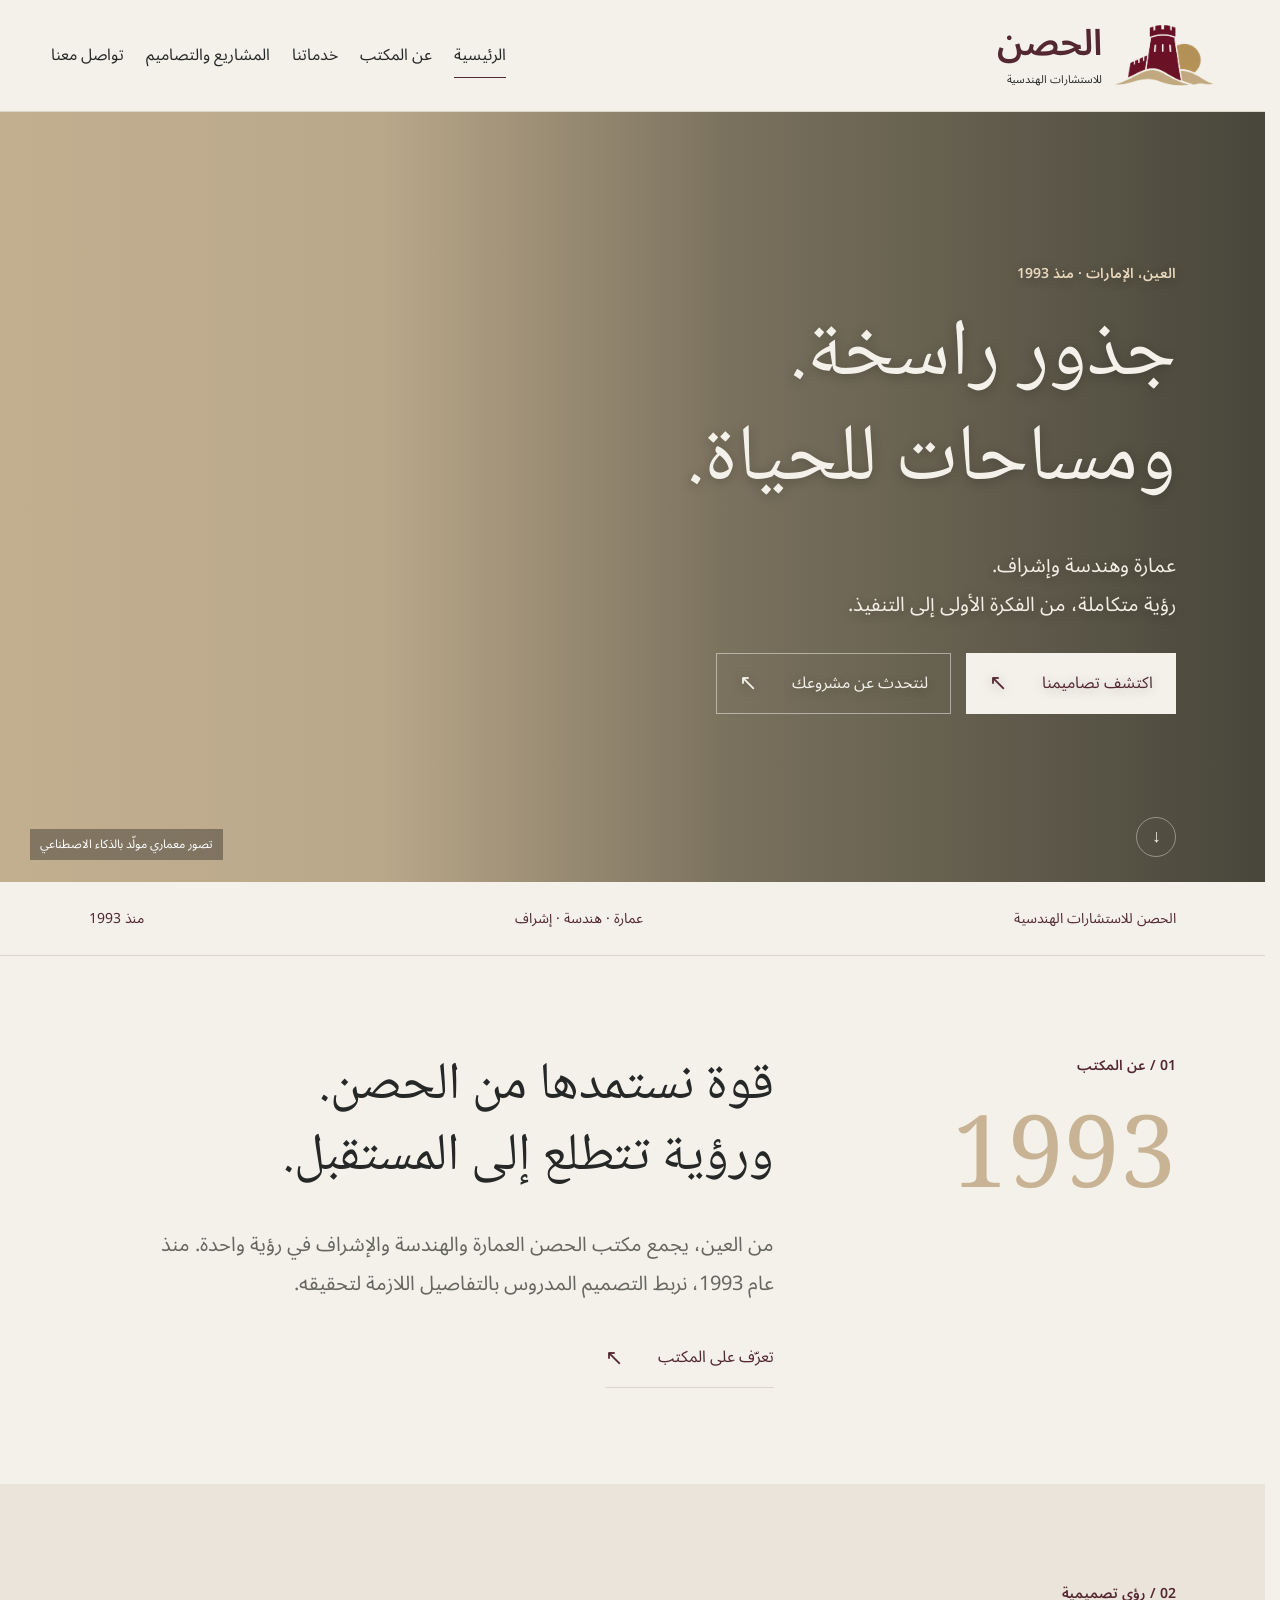
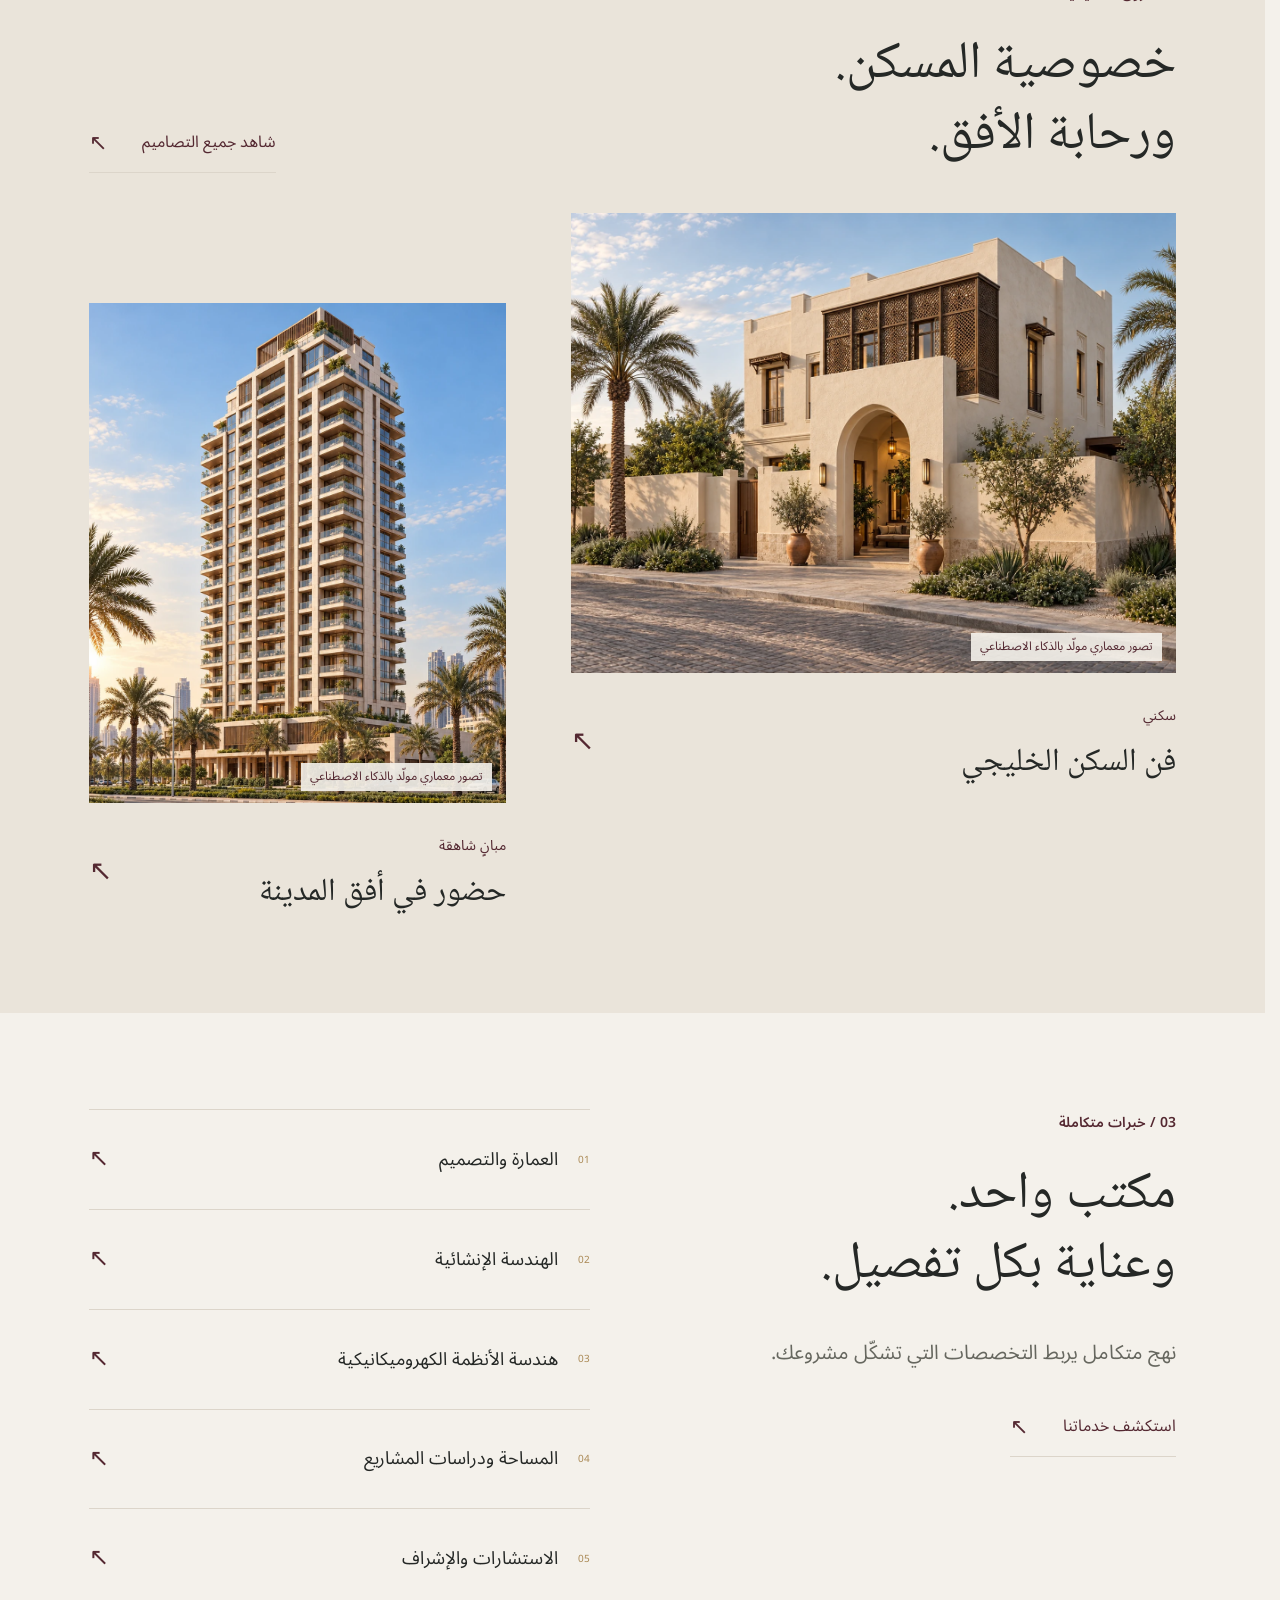
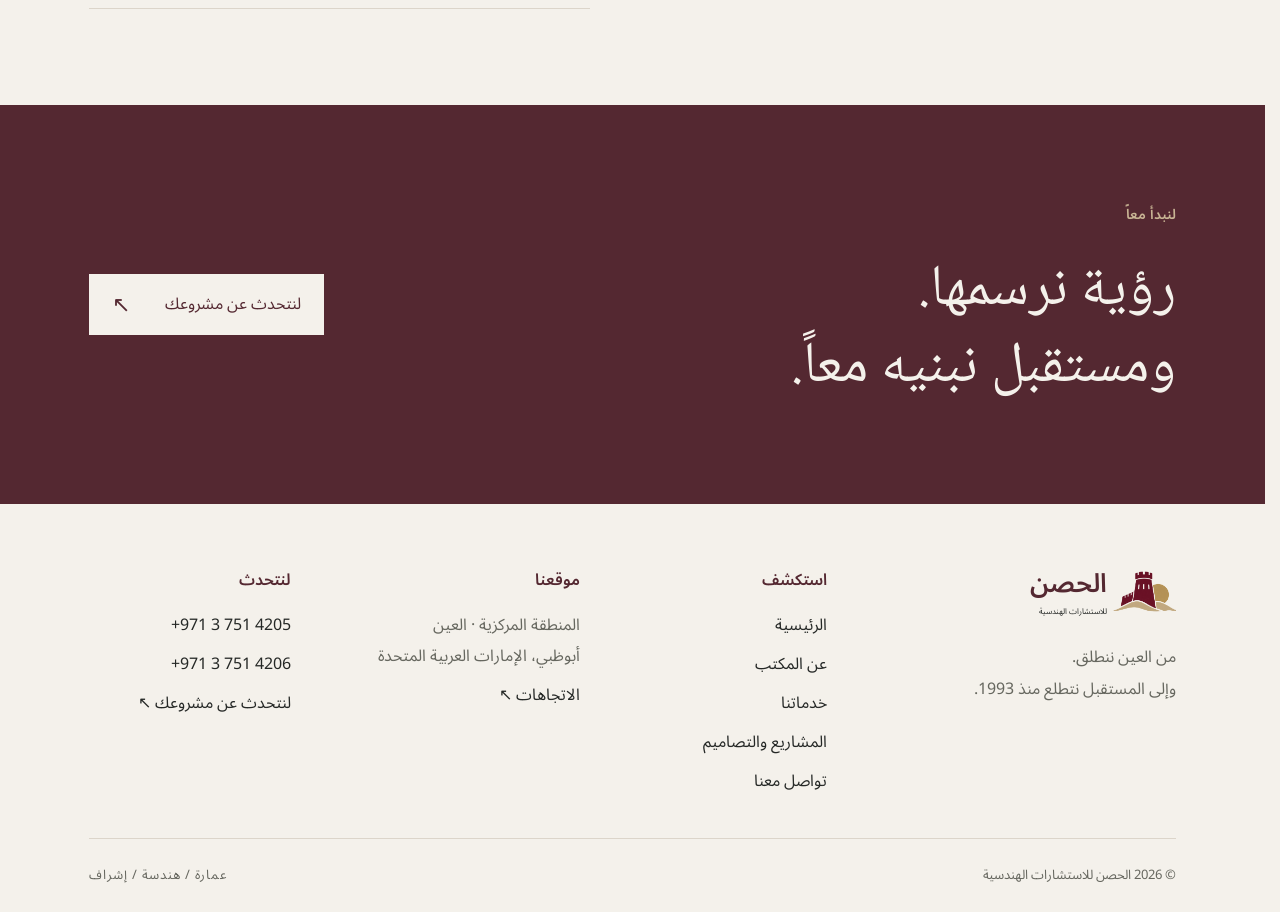
==== commit b5f246f4: "Use dedicated sharp 4K hero with responsive mobile crop and lighter shade" ====
--- a/index.html
+++ b/index.html
@@ -1,4 +1,4 @@
-<!doctype html><html lang="ar" dir="rtl"><head><meta charset="UTF-8"><meta name="viewport" content="width=device-width, initial-scale=1"><title>الرئيسية | الحصن للاستشارات الهندسية</title><meta name="description" content="العمارة والهندسة والإشراف في العين، الإمارات. الحصن للاستشارات الهندسية، منذ عام 1993."><meta name="theme-color" content="#542831"><link rel="canonical" href="https://originroastery1-crypto.github.io/al-hosn-engineering/"><link rel="icon" href="assets/logo-transparent.png"><link rel="preconnect" href="https://fonts.googleapis.com"><link rel="preconnect" href="https://fonts.gstatic.com" crossorigin><link rel="stylesheet" href="assets/site.css?v=c51ff1ee59ac"><link rel="stylesheet" href="assets/gallery.css"><script src="script.js" defer></script></head><body class="arabic-only" data-page="index"><a class="skip" href="#main">انتقل إلى المحتوى</a><header class="site-header"><a class="brand" href="index.html" aria-label="الحصن — الصفحة الرئيسية"><span class="brand-emblem"><img class="" src="assets/logo-transparent.png" alt="" width="1254" height="1254" loading="lazy" decoding="async"></span><span class="wordmark"><b>الحصن</b><small>للاستشارات الهندسية</small></span></a><nav class="main-nav" id="main-navigation" aria-label="القائمة الرئيسية"><a href="index.html" aria-current="page">الرئيسية</a><a href="about.html">عن المكتب</a><a href="services.html">خدماتنا</a><a href="projects.html">المشاريع والتصاميم</a><a href="contact.html">تواصل معنا</a></nav><button class="menu" type="button" aria-expanded="false" aria-controls="main-navigation" aria-label="فتح القائمة"><span></span><span></span></button></header><main id="main"><section class="home-hero" id="home"><img class="hero-image" src="assets/gcc-coastal-villa.webp" alt="تصور لفيلا خليجية ساحلية معاصرة بالحجر الفاتح ومظلة برونزية وحوض مائي عاكس" width="1024" height="688" fetchpriority="high" decoding="async"><div class="hero-shade"></div><div class="hero-content wrap"><p class="eyebrow">العين، الإمارات · منذ 1993</p><h1>جذور راسخة.<br>ومساحات للحياة.</h1><p>عمارة وهندسة وإشراف.<br>رؤية متكاملة، من الفكرة الأولى إلى التنفيذ.</p><div class="hero-actions"><a class="button light" href="projects.html">اكتشف تصاميمنا<span aria-hidden="true">↖</span></a><a class="button outline" href="contact.html">لنتحدث عن مشروعك<span aria-hidden="true">↖</span></a></div></div><span class="hero-caption">تصور معماري مولّد بالذكاء الاصطناعي</span><a class="hero-scroll" href="#practice" aria-label="اكتشف المكتب">↓</a></section>
+<!doctype html><html lang="ar" dir="rtl"><head><meta charset="UTF-8"><meta name="viewport" content="width=device-width, initial-scale=1"><title>الرئيسية | الحصن للاستشارات الهندسية</title><meta name="description" content="العمارة والهندسة والإشراف في العين، الإمارات. الحصن للاستشارات الهندسية، منذ عام 1993."><meta name="theme-color" content="#542831"><link rel="canonical" href="https://originroastery1-crypto.github.io/al-hosn-engineering/"><link rel="icon" href="assets/logo-transparent.png"><link rel="preconnect" href="https://fonts.googleapis.com"><link rel="preconnect" href="https://fonts.gstatic.com" crossorigin><link rel="stylesheet" href="assets/site.css?v=c51ff1ee59ac"><link rel="stylesheet" href="assets/gallery.css"><script src="script.js" defer></script><style>@media(min-width:701px){html[dir=rtl] body[data-page=index] .hero-shade{background:linear-gradient(270deg,rgba(18,24,21,.70) 0%,rgba(18,24,21,.43) 42%,rgba(18,24,21,.08) 70%,rgba(18,24,21,.03) 100%)}body[data-page=index] .hero-content{text-shadow:0 2px 12px rgba(0,0,0,.25)}}</style></head><body class="arabic-only" data-page="index"><a class="skip" href="#main">انتقل إلى المحتوى</a><header class="site-header"><a class="brand" href="index.html" aria-label="الحصن — الصفحة الرئيسية"><span class="brand-emblem"><img class="" src="assets/logo-transparent.png" alt="" width="1254" height="1254" loading="lazy" decoding="async"></span><span class="wordmark"><b>الحصن</b><small>للاستشارات الهندسية</small></span></a><nav class="main-nav" id="main-navigation" aria-label="القائمة الرئيسية"><a href="index.html" aria-current="page">الرئيسية</a><a href="about.html">عن المكتب</a><a href="services.html">خدماتنا</a><a href="projects.html">المشاريع والتصاميم</a><a href="contact.html">تواصل معنا</a></nav><button class="menu" type="button" aria-expanded="false" aria-controls="main-navigation" aria-label="فتح القائمة"><span></span><span></span></button></header><main id="main"><section class="home-hero" id="home"><picture><source media="(max-width:700px)" srcset="assets/homepage-villa-mobile.webp?v=b3ebd74744b1"><img class="hero-image" src="assets/homepage-villa-4k.webp?v=f86505d9321a" alt="تصور لفيلا خليجية ساحلية معاصرة بالحجر الفاتح ومظلة برونزية وحوض مائي عاكس" width="3840" height="2160" fetchpriority="high" decoding="async"></picture><div class="hero-shade"></div><div class="hero-content wrap"><p class="eyebrow">العين، الإمارات · منذ 1993</p><h1>جذور راسخة.<br>ومساحات للحياة.</h1><p>عمارة وهندسة وإشراف.<br>رؤية متكاملة، من الفكرة الأولى إلى التنفيذ.</p><div class="hero-actions"><a class="button light" href="projects.html">اكتشف تصاميمنا<span aria-hidden="true">↖</span></a><a class="button outline" href="contact.html">لنتحدث عن مشروعك<span aria-hidden="true">↖</span></a></div></div><span class="hero-caption">تصور معماري مولّد بالذكاء الاصطناعي</span><a class="hero-scroll" href="#practice" aria-label="اكتشف المكتب">↓</a></section>
 <div class="foundation-strip wrap"><span>الحصن للاستشارات الهندسية</span><span>عمارة · هندسة · إشراف</span><span>منذ 1993</span></div>
 <section class="practice wrap" id="practice"><div><p class="eyebrow">01 / عن المكتب</p><span class="large-year">1993</span></div><div><h2>قوة نستمدها من الحصن.<br>ورؤية تتطلع إلى المستقبل.</h2><p class="lead">من العين، يجمع مكتب الحصن العمارة والهندسة والإشراف في رؤية واحدة. منذ عام 1993، نربط التصميم المدروس بالتفاصيل اللازمة لتحقيقه.</p><a class="button text-button" href="about.html">تعرّف على المكتب<span aria-hidden="true">↖</span></a></div></section>
 <section class="selected wrap"><div class="section-heading"><div><p class="eyebrow">02 / رؤى تصميمية</p><h2>خصوصية المسكن.<br>ورحابة الأفق.</h2></div><a class="button text-button" href="projects.html">شاهد جميع التصاميم<span aria-hidden="true">↖</span></a></div><div class="selected-grid"><a href="projects.html?gallery=villa#designs"><figure class="architecture-image "><img class="" src="assets/gcc-courtyard-villa.webp" alt="تصور لفيلا بفناء مستلهمة من العمارة الإماراتية بمدخل مقوس وجدران عاجية ومشربيات" width="1024" height="688" loading="lazy" decoding="async"><figcaption>تصور معماري مولّد بالذكاء الاصطناعي</figcaption></figure><span class="selected-label"><span><small>سكني</small><h3>فن السكن الخليجي</h3></span><span aria-hidden="true">↖</span></span></a><a href="projects.html?gallery=tower#designs"><figure class="architecture-image "><img class="" src="assets/gcc-residential-tower.webp?v=38f0af67e2e7" alt="تصور لبرج سكني خليجي بشرفات غائرة وتراسات مزروعة وقاعدة تحيط بها المساحات الخضراء" width="880" height="1168" loading="lazy" decoding="async"><figcaption>تصور معماري مولّد بالذكاء الاصطناعي</figcaption></figure><span class="selected-label"><span><small>مبانٍ شاهقة</small><h3>حضور في أفق المدينة</h3></span><span aria-hidden="true">↖</span></span></a></div></section>
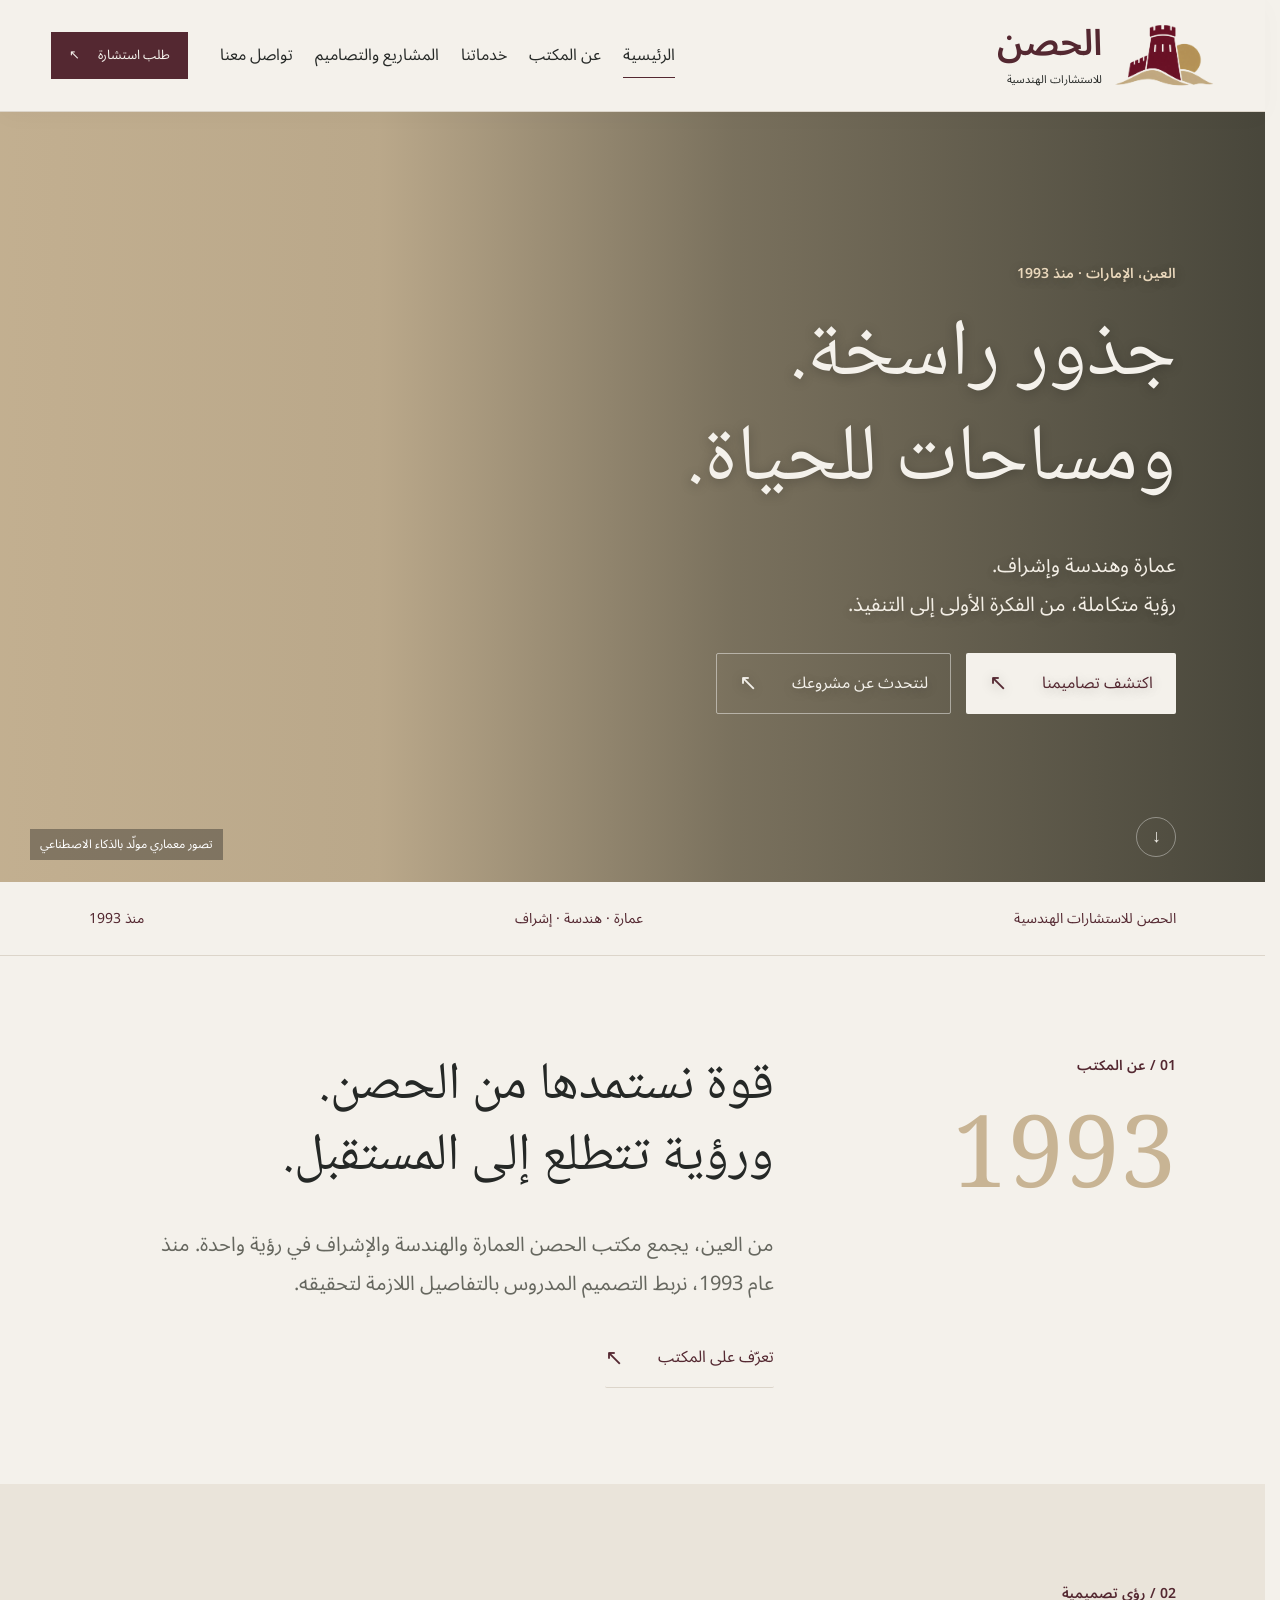
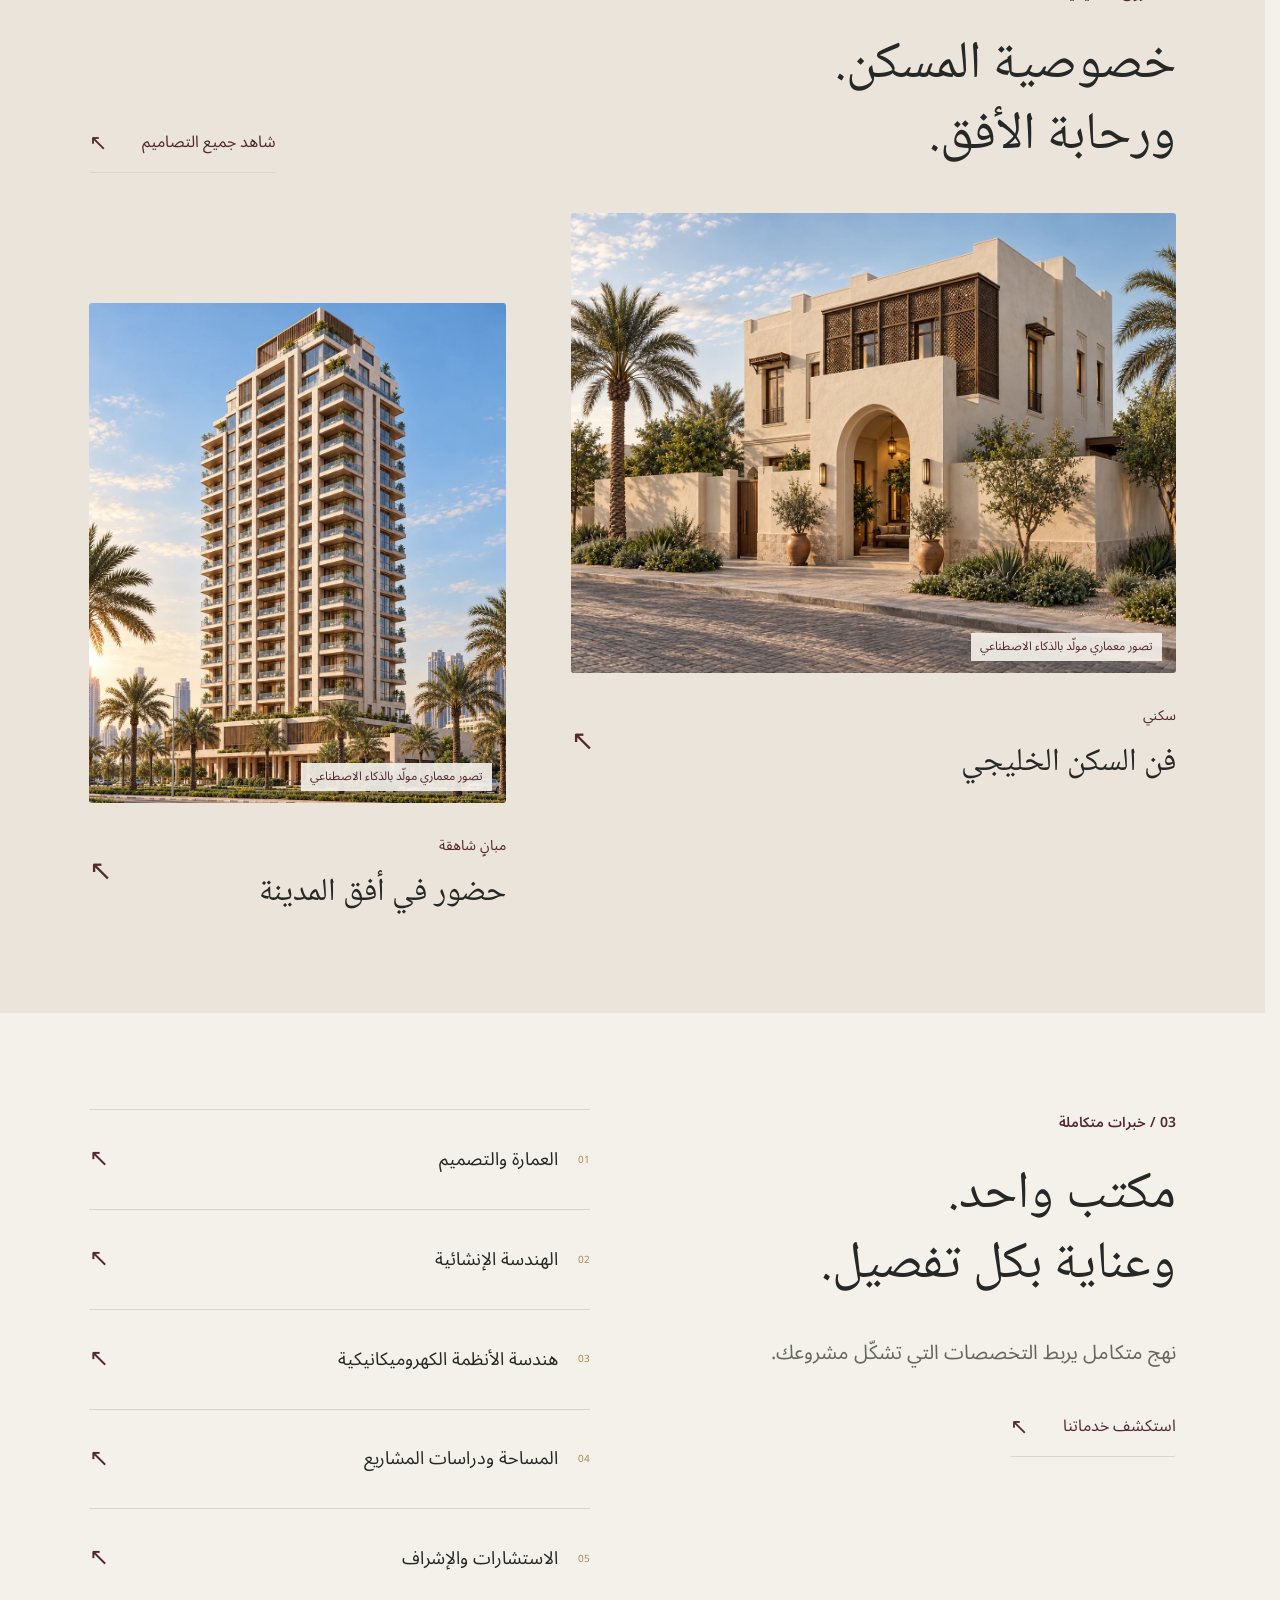
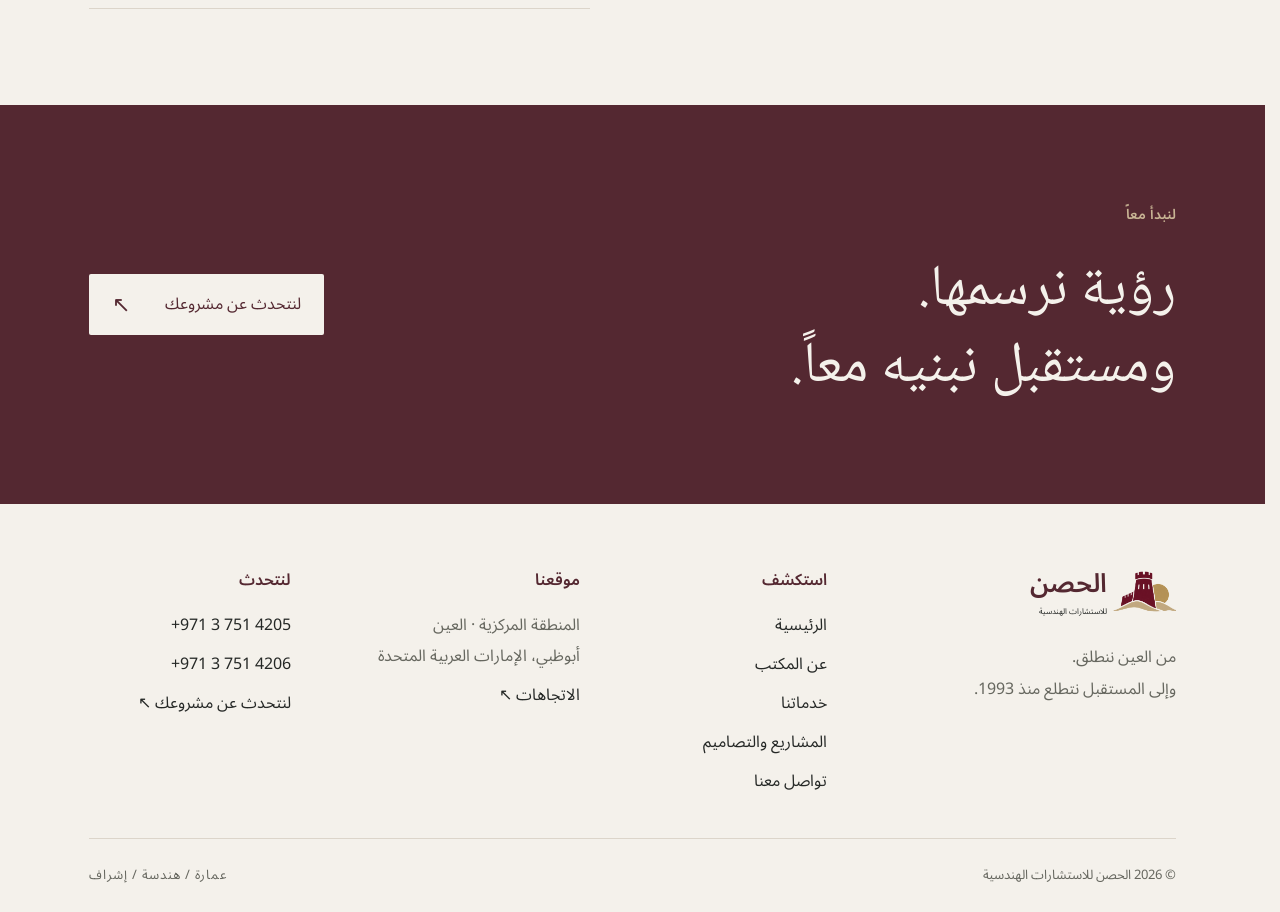
==== commit 2df622ff: "Improve five Arabic pages with consultation actions and helpful contact FAQs" ====
--- a/index.html
+++ b/index.html
@@ -1,5 +1,5 @@
-<!doctype html><html lang="ar" dir="rtl"><head><meta charset="UTF-8"><meta name="viewport" content="width=device-width, initial-scale=1"><title>الرئيسية | الحصن للاستشارات الهندسية</title><meta name="description" content="العمارة والهندسة والإشراف في العين، الإمارات. الحصن للاستشارات الهندسية، منذ عام 1993."><meta name="theme-color" content="#542831"><link rel="canonical" href="https://originroastery1-crypto.github.io/al-hosn-engineering/"><link rel="icon" href="assets/logo-transparent.png"><link rel="preconnect" href="https://fonts.googleapis.com"><link rel="preconnect" href="https://fonts.gstatic.com" crossorigin><link rel="stylesheet" href="assets/site.css?v=c51ff1ee59ac"><link rel="stylesheet" href="assets/gallery.css"><script src="script.js" defer></script><style>@media(min-width:701px){html[dir=rtl] body[data-page=index] .hero-shade{background:linear-gradient(270deg,rgba(18,24,21,.70) 0%,rgba(18,24,21,.43) 42%,rgba(18,24,21,.08) 70%,rgba(18,24,21,.03) 100%)}body[data-page=index] .hero-content{text-shadow:0 2px 12px rgba(0,0,0,.25)}}</style></head><body class="arabic-only" data-page="index"><a class="skip" href="#main">انتقل إلى المحتوى</a><header class="site-header"><a class="brand" href="index.html" aria-label="الحصن — الصفحة الرئيسية"><span class="brand-emblem"><img class="" src="assets/logo-transparent.png" alt="" width="1254" height="1254" loading="lazy" decoding="async"></span><span class="wordmark"><b>الحصن</b><small>للاستشارات الهندسية</small></span></a><nav class="main-nav" id="main-navigation" aria-label="القائمة الرئيسية"><a href="index.html" aria-current="page">الرئيسية</a><a href="about.html">عن المكتب</a><a href="services.html">خدماتنا</a><a href="projects.html">المشاريع والتصاميم</a><a href="contact.html">تواصل معنا</a></nav><button class="menu" type="button" aria-expanded="false" aria-controls="main-navigation" aria-label="فتح القائمة"><span></span><span></span></button></header><main id="main"><section class="home-hero" id="home"><picture><source media="(max-width:700px)" srcset="assets/homepage-villa-mobile.webp?v=b3ebd74744b1"><img class="hero-image" src="assets/homepage-villa-4k.webp?v=f86505d9321a" alt="تصور لفيلا خليجية ساحلية معاصرة بالحجر الفاتح ومظلة برونزية وحوض مائي عاكس" width="3840" height="2160" fetchpriority="high" decoding="async"></picture><div class="hero-shade"></div><div class="hero-content wrap"><p class="eyebrow">العين، الإمارات · منذ 1993</p><h1>جذور راسخة.<br>ومساحات للحياة.</h1><p>عمارة وهندسة وإشراف.<br>رؤية متكاملة، من الفكرة الأولى إلى التنفيذ.</p><div class="hero-actions"><a class="button light" href="projects.html">اكتشف تصاميمنا<span aria-hidden="true">↖</span></a><a class="button outline" href="contact.html">لنتحدث عن مشروعك<span aria-hidden="true">↖</span></a></div></div><span class="hero-caption">تصور معماري مولّد بالذكاء الاصطناعي</span><a class="hero-scroll" href="#practice" aria-label="اكتشف المكتب">↓</a></section>
+<!doctype html><html lang="ar" dir="rtl"><head><meta charset="UTF-8"><meta name="viewport" content="width=device-width, initial-scale=1"><title>الرئيسية | الحصن للاستشارات الهندسية</title><meta name="description" content="العمارة والهندسة والإشراف في العين، الإمارات. الحصن للاستشارات الهندسية، منذ عام 1993."><meta name="theme-color" content="#542831"><link rel="canonical" href="https://originroastery1-crypto.github.io/al-hosn-engineering/"><link rel="icon" href="assets/logo-transparent.png"><link rel="preconnect" href="https://fonts.googleapis.com"><link rel="preconnect" href="https://fonts.gstatic.com" crossorigin><link rel="stylesheet" href="assets/site.css?v=c51ff1ee59ac"><link rel="stylesheet" href="assets/gallery.css"><script src="script.js" defer></script><link rel="stylesheet" href="assets/professional.css?v=c82ee817e5d1"><style>@media(min-width:701px){html[dir=rtl] body[data-page=index] .hero-shade{background:linear-gradient(270deg,rgba(18,24,21,.70) 0%,rgba(18,24,21,.43) 42%,rgba(18,24,21,.08) 70%,rgba(18,24,21,.03) 100%)}body[data-page=index] .hero-content{text-shadow:0 2px 12px rgba(0,0,0,.25)}}</style></head><body class="arabic-only" data-page="index"><a class="skip" href="#main">انتقل إلى المحتوى</a><header class="site-header"><a class="brand" href="index.html" aria-label="الحصن — الصفحة الرئيسية"><span class="brand-emblem"><img class="" src="assets/logo-transparent.png" alt="" width="1254" height="1254" loading="lazy" decoding="async"></span><span class="wordmark"><b>الحصن</b><small>للاستشارات الهندسية</small></span></a><nav class="main-nav" id="main-navigation" aria-label="القائمة الرئيسية"><a href="index.html" aria-current="page">الرئيسية</a><a href="about.html">عن المكتب</a><a href="services.html">خدماتنا</a><a href="projects.html">المشاريع والتصاميم</a><a href="contact.html">تواصل معنا</a></nav><a class="header-consult" href="contact.html#consultation">طلب استشارة <span aria-hidden="true">↖</span></a><button class="menu" type="button" aria-expanded="false" aria-controls="main-navigation" aria-label="فتح القائمة"><span></span><span></span></button></header><main id="main"><section class="home-hero" id="home"><picture><source media="(max-width:700px)" srcset="assets/homepage-villa-mobile.webp?v=b3ebd74744b1"><img class="hero-image" src="assets/homepage-villa-4k.webp?v=f86505d9321a" alt="تصور لفيلا خليجية ساحلية معاصرة بالحجر الفاتح ومظلة برونزية وحوض مائي عاكس" width="3840" height="2160" fetchpriority="high" decoding="async"></picture><div class="hero-shade"></div><div class="hero-content wrap"><p class="eyebrow">العين، الإمارات · منذ 1993</p><h1>جذور راسخة.<br>ومساحات للحياة.</h1><p>عمارة وهندسة وإشراف.<br>رؤية متكاملة، من الفكرة الأولى إلى التنفيذ.</p><div class="hero-actions"><a class="button light" href="projects.html">اكتشف تصاميمنا<span aria-hidden="true">↖</span></a><a class="button outline" href="contact.html#consultation">لنتحدث عن مشروعك<span aria-hidden="true">↖</span></a></div></div><span class="hero-caption">تصور معماري مولّد بالذكاء الاصطناعي</span><a class="hero-scroll" href="#practice" aria-label="اكتشف المكتب">↓</a></section>
 <div class="foundation-strip wrap"><span>الحصن للاستشارات الهندسية</span><span>عمارة · هندسة · إشراف</span><span>منذ 1993</span></div>
 <section class="practice wrap" id="practice"><div><p class="eyebrow">01 / عن المكتب</p><span class="large-year">1993</span></div><div><h2>قوة نستمدها من الحصن.<br>ورؤية تتطلع إلى المستقبل.</h2><p class="lead">من العين، يجمع مكتب الحصن العمارة والهندسة والإشراف في رؤية واحدة. منذ عام 1993، نربط التصميم المدروس بالتفاصيل اللازمة لتحقيقه.</p><a class="button text-button" href="about.html">تعرّف على المكتب<span aria-hidden="true">↖</span></a></div></section>
 <section class="selected wrap"><div class="section-heading"><div><p class="eyebrow">02 / رؤى تصميمية</p><h2>خصوصية المسكن.<br>ورحابة الأفق.</h2></div><a class="button text-button" href="projects.html">شاهد جميع التصاميم<span aria-hidden="true">↖</span></a></div><div class="selected-grid"><a href="projects.html?gallery=villa#designs"><figure class="architecture-image "><img class="" src="assets/gcc-courtyard-villa.webp" alt="تصور لفيلا بفناء مستلهمة من العمارة الإماراتية بمدخل مقوس وجدران عاجية ومشربيات" width="1024" height="688" loading="lazy" decoding="async"><figcaption>تصور معماري مولّد بالذكاء الاصطناعي</figcaption></figure><span class="selected-label"><span><small>سكني</small><h3>فن السكن الخليجي</h3></span><span aria-hidden="true">↖</span></span></a><a href="projects.html?gallery=tower#designs"><figure class="architecture-image "><img class="" src="assets/gcc-residential-tower.webp?v=38f0af67e2e7" alt="تصور لبرج سكني خليجي بشرفات غائرة وتراسات مزروعة وقاعدة تحيط بها المساحات الخضراء" width="880" height="1168" loading="lazy" decoding="async"><figcaption>تصور معماري مولّد بالذكاء الاصطناعي</figcaption></figure><span class="selected-label"><span><small>مبانٍ شاهقة</small><h3>حضور في أفق المدينة</h3></span><span aria-hidden="true">↖</span></span></a></div></section>
-<section class="expertise-preview wrap"><div><p class="eyebrow">03 / خبرات متكاملة</p><h2>مكتب واحد.<br>وعناية بكل تفصيل.</h2><p class="lead">نهج متكامل يربط التخصصات التي تشكّل مشروعك.</p><a class="button text-button" href="services.html">استكشف خدماتنا<span aria-hidden="true">↖</span></a></div><div class="expertise-links"><a href="services.html#architecture"><span>01</span><h3>العمارة والتصميم</h3><span aria-hidden="true">↖</span></a><a href="services.html#structural"><span>02</span><h3>الهندسة الإنشائية</h3><span aria-hidden="true">↖</span></a><a href="services.html#mep"><span>03</span><h3>هندسة الأنظمة الكهروميكانيكية</h3><span aria-hidden="true">↖</span></a><a href="services.html#surveying"><span>04</span><h3>المساحة ودراسات المشاريع</h3><span aria-hidden="true">↖</span></a><a href="services.html#supervision"><span>05</span><h3>الاستشارات والإشراف</h3><span aria-hidden="true">↖</span></a></div></section><section class="invitation wrap"><div><p class="eyebrow">لنبدأ معاً</p><h2>رؤية نرسمها.<br>ومستقبل نبنيه معاً.</h2></div><a class="button light" href="contact.html">لنتحدث عن مشروعك<span aria-hidden="true">↖</span></a></section></main><footer class="site-footer wrap"><div><a class="brand" href="index.html" aria-label="الحصن — الصفحة الرئيسية"><span class="brand-emblem"><img class="" src="assets/logo-transparent.png" alt="" width="1254" height="1254" loading="lazy" decoding="async"></span><span class="wordmark"><b>الحصن</b><small>للاستشارات الهندسية</small></span></a><p>من العين ننطلق.<br>وإلى المستقبل نتطلع منذ 1993.</p></div><div><h2>استكشف</h2><a href="index.html" aria-current="page">الرئيسية</a><a href="about.html">عن المكتب</a><a href="services.html">خدماتنا</a><a href="projects.html">المشاريع والتصاميم</a><a href="contact.html">تواصل معنا</a></div><div><h2>موقعنا</h2><p>المنطقة المركزية · العين<br>أبوظبي، الإمارات العربية المتحدة</p><a href="https://www.google.com/maps/search/?api=1&query=Al+Hosn+Engineering+Consultants+Zayed+Bin+Sultan+Street+Al+Ain" target="_blank" rel="noopener">الاتجاهات <span aria-hidden="true">↖</span></a></div><div><h2>لنتحدث</h2><a dir="ltr" href="tel:+97137514205">+971 3 751 4205</a><a dir="ltr" href="tel:+97137514206">+971 3 751 4206</a><a href="contact.html">لنتحدث عن مشروعك <span aria-hidden="true">↖</span></a></div><div class="footer-bottom"><span>© <span id="year">2026</span> الحصن للاستشارات الهندسية</span><span>عمارة / هندسة / إشراف</span></div></footer></body></html>+<section class="expertise-preview wrap"><div><p class="eyebrow">03 / خبرات متكاملة</p><h2>مكتب واحد.<br>وعناية بكل تفصيل.</h2><p class="lead">نهج متكامل يربط التخصصات التي تشكّل مشروعك.</p><a class="button text-button" href="services.html">استكشف خدماتنا<span aria-hidden="true">↖</span></a></div><div class="expertise-links"><a href="services.html#architecture"><span>01</span><h3>العمارة والتصميم</h3><span aria-hidden="true">↖</span></a><a href="services.html#structural"><span>02</span><h3>الهندسة الإنشائية</h3><span aria-hidden="true">↖</span></a><a href="services.html#mep"><span>03</span><h3>هندسة الأنظمة الكهروميكانيكية</h3><span aria-hidden="true">↖</span></a><a href="services.html#surveying"><span>04</span><h3>المساحة ودراسات المشاريع</h3><span aria-hidden="true">↖</span></a><a href="services.html#supervision"><span>05</span><h3>الاستشارات والإشراف</h3><span aria-hidden="true">↖</span></a></div></section><section class="invitation wrap"><div><p class="eyebrow">لنبدأ معاً</p><h2>رؤية نرسمها.<br>ومستقبل نبنيه معاً.</h2></div><a class="button light" href="contact.html#consultation">لنتحدث عن مشروعك<span aria-hidden="true">↖</span></a></section></main><footer class="site-footer wrap"><div><a class="brand" href="index.html" aria-label="الحصن — الصفحة الرئيسية"><span class="brand-emblem"><img class="" src="assets/logo-transparent.png" alt="" width="1254" height="1254" loading="lazy" decoding="async"></span><span class="wordmark"><b>الحصن</b><small>للاستشارات الهندسية</small></span></a><p>من العين ننطلق.<br>وإلى المستقبل نتطلع منذ 1993.</p></div><div><h2>استكشف</h2><a href="index.html" aria-current="page">الرئيسية</a><a href="about.html">عن المكتب</a><a href="services.html">خدماتنا</a><a href="projects.html">المشاريع والتصاميم</a><a href="contact.html">تواصل معنا</a></div><div><h2>موقعنا</h2><p>المنطقة المركزية · العين<br>أبوظبي، الإمارات العربية المتحدة</p><a href="https://www.google.com/maps/search/?api=1&query=Al+Hosn+Engineering+Consultants+Zayed+Bin+Sultan+Street+Al+Ain" target="_blank" rel="noopener">الاتجاهات <span aria-hidden="true">↖</span></a></div><div><h2>لنتحدث</h2><a dir="ltr" href="tel:+97137514205">+971 3 751 4205</a><a dir="ltr" href="tel:+97137514206">+971 3 751 4206</a><a href="contact.html#consultation">لنتحدث عن مشروعك <span aria-hidden="true">↖</span></a></div><div class="footer-bottom"><span>© <span id="year">2026</span> الحصن للاستشارات الهندسية</span><span>عمارة / هندسة / إشراف</span></div></footer></body></html>
--- a/assets/professional.css
+++ b/assets/professional.css
@@ -0,0 +1,30 @@
+/* Refined Arabic consultancy design, retaining the approved identity. */
+.site-header{position:sticky;top:0;box-shadow:0 5px 24px #25282606}
+.header-consult{display:inline-flex;align-items:center;justify-content:center;gap:18px;background:var(--burgundy);color:var(--ivory);padding:11px 18px;min-height:46px;font-size:13px;white-space:nowrap}
+.header-consult:hover{background:#713a46}.main-nav{gap:20px}
+.button{border-radius:2px}.button:active{transform:translateY(0)}
+.selected-grid .architecture-image,.identity-panel,.contact-card{border-radius:3px;overflow:hidden}
+.expertise-links a{transition:padding .2s,color .2s}.expertise-links a:hover{padding-inline:12px;color:var(--burgundy)}
+.values-grid article{border-block-start:1px solid var(--line);padding-block-start:24px}
+.values-grid article>span{color:var(--sun);font-variant-numeric:tabular-nums}
+.service-detail{scroll-margin-top:130px}.service-number{font-variant-numeric:tabular-nums}
+.consultation{display:grid;grid-template-columns:.85fr 1.15fr;gap:8%;padding-block:var(--section-space,90px);border-block-start:1px solid var(--line);scroll-margin-top:100px}
+.consultation h2{line-height:1.5}.consultation .lead{margin-block-start:28px}
+.consultation-details{display:grid;gap:20px;margin-block-start:38px;color:var(--burgundy);font-size:15px}
+.consultation-details span{border-block-end:1px solid var(--line);padding-block-end:16px}
+.consultation-panel{background:#fffdf8;padding:36px;border:1px solid var(--line);border-radius:3px;align-self:start}
+.form-grid{display:grid;grid-template-columns:1fr 1fr;gap:24px 20px}.form-grid label{display:flex;flex-direction:column;gap:9px;font-size:14px;font-weight:500}.form-grid label>span{color:var(--burgundy)}
+input,select,textarea{font:inherit;color:var(--ink)}.form-grid input,.form-grid select,.form-grid textarea,.crm-input{width:100%;padding:13px 14px;background:white;border:1px solid #c7bfb1;border-radius:2px;min-height:48px;font-size:15px;line-height:1.7}
+textarea{resize:vertical}.full-field{grid-column:1/-1}input:focus-visible,select:focus-visible,textarea:focus-visible{outline:2px solid var(--sun);outline-offset:3px}
+.consent{display:flex;align-items:flex-start;gap:12px;font-size:13px;line-height:1.9;margin-block:24px}.consent input{width:19px;height:19px;flex-shrink:0;accent-color:var(--burgundy);margin-block-start:4px}.consent a{text-decoration:underline;text-underline-offset:4px}
+.form-trap{position:absolute;left:-10000px;width:1px;height:1px;overflow:hidden}
+#enquiry-status{font-size:13px;color:var(--muted);margin-block-start:18px;line-height:1.9}#enquiry-captcha{margin-block-end:20px}.button:disabled{opacity:.55;cursor:wait;transform:none}
+.questions{display:grid;grid-template-columns:.85fr 1.15fr;gap:8%;padding-block:var(--section-space,90px);border-block-start:1px solid var(--line)}.questions h2{line-height:1.5}
+.faq-list{border-block-start:1px solid var(--line)}.faq-list details{border-block-end:1px solid var(--line)}.faq-list summary{cursor:pointer;display:flex;justify-content:space-between;gap:20px;list-style:none;padding-block:24px;font-size:17px;line-height:1.8;font-weight:500}.faq-list summary::-webkit-details-marker{display:none}.faq-list summary>span{color:var(--burgundy);font-size:24px}.faq-list details[open] summary>span{transform:rotate(45deg)}.faq-list details p{font-size:16px;line-height:2;color:var(--muted);padding-block-end:26px}
+.privacy-note{padding-block:38px 70px;border-block-start:1px solid var(--line)}.privacy-note h2{font:600 18px/1.8 var(--body);margin-block-end:18px}.privacy-note p{max-width:960px;font-size:14px;line-height:2;color:var(--muted)}
+.social-links{grid-column:1/-1;display:flex;gap:24px;flex-wrap:wrap;padding-block:24px;border-block-start:1px solid var(--line)}.social-links a{font-size:15px;min-height:44px;display:inline-flex;align-items:center;gap:14px}
+.whatsapp-contact{position:fixed;inset-inline-end:24px;bottom:24px;z-index:30;background:var(--burgundy);color:white;border:1px solid #fff8;box-shadow:0 6px 24px #25282626;display:flex;align-items:center;gap:10px;padding:12px 20px;border-radius:32px;font-size:15px;min-height:50px}
+@media(min-width:1001px) and (max-width:1250px){.site-header{gap:20px;padding-inline:3%}html[lang=ar] .main-nav{font-size:14px;gap:15px}.header-consult{font-size:12px;padding-inline:12px}.brand{gap:6px}.brand-emblem{width:88px}}
+@media(max-width:1000px){.header-consult{margin-inline-start:auto}.arabic-only .site-header .menu{margin-inline-start:0}.site-header{gap:14px}.consultation,.questions{gap:5%;grid-template-columns:1fr 1.2fr}.consultation-panel{padding:24px}}
+@media(max-width:700px){.header-consult{display:none}.arabic-only .site-header .menu{margin-inline-start:auto}.consultation,.questions{grid-template-columns:1fr;gap:32px;padding-block:56px;scroll-margin-top:95px}.consultation h2,.questions h2{font-size:36px;line-height:1.5}.consultation .lead{font-size:16px;line-height:2;margin-block-start:24px}.consultation-details{margin-block-start:26px;font-size:14px;gap:14px}.consultation-panel{padding:24px 20px}.form-grid{grid-template-columns:1fr;gap:22px}.form-grid label{font-size:14px}.form-grid input,.form-grid select,.form-grid textarea{font-size:16px}.consent{font-size:13px}.consultation-panel .button{width:100%;font-size:15px;min-height:52px}.faq-list summary{font-size:16px;padding-block:21px}.faq-list details p{font-size:15px;line-height:2}.privacy-note{padding-block:32px 50px}.privacy-note p{font-size:14px}.whatsapp-contact{bottom:16px;inset-inline-end:16px;font-size:14px;padding:11px 16px}.social-links{gap:18px}.values-grid article{padding-block-start:20px}}
+@media(prefers-reduced-motion:reduce){.expertise-links a{transition:none}}
